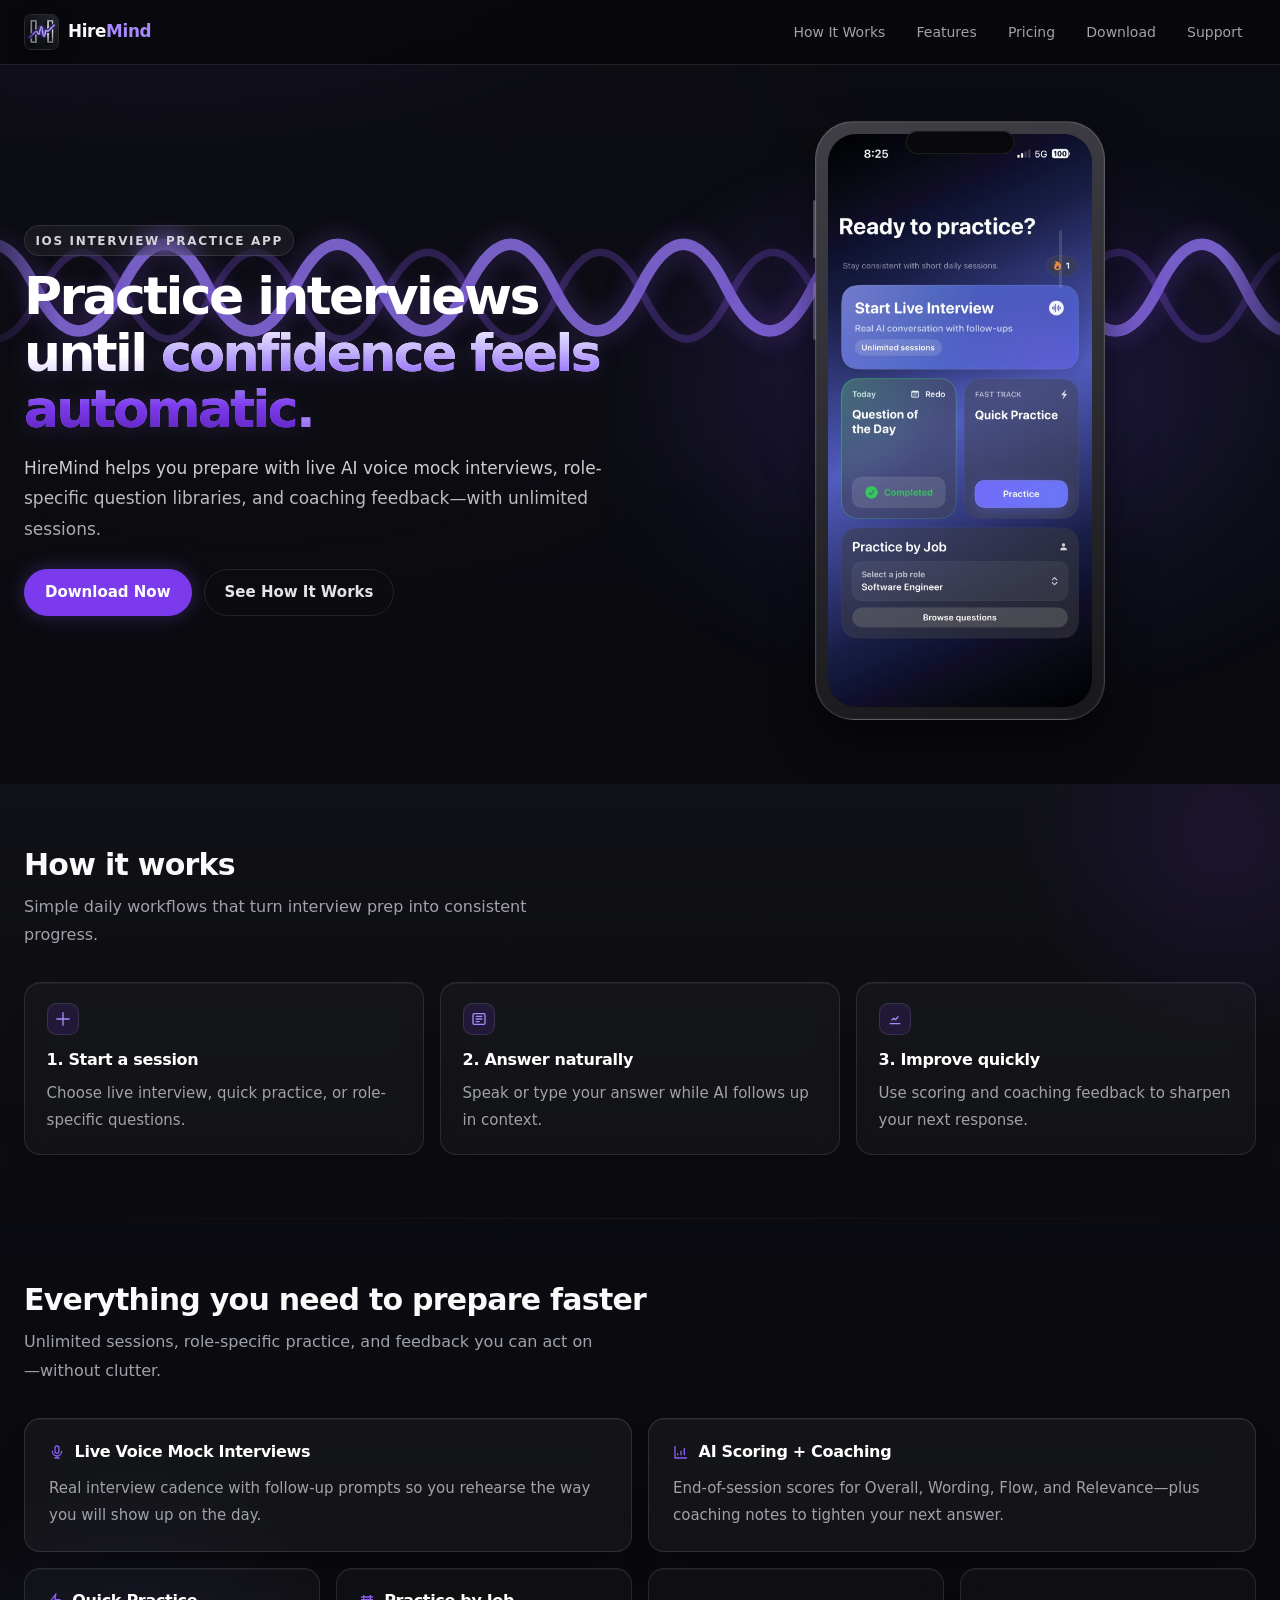
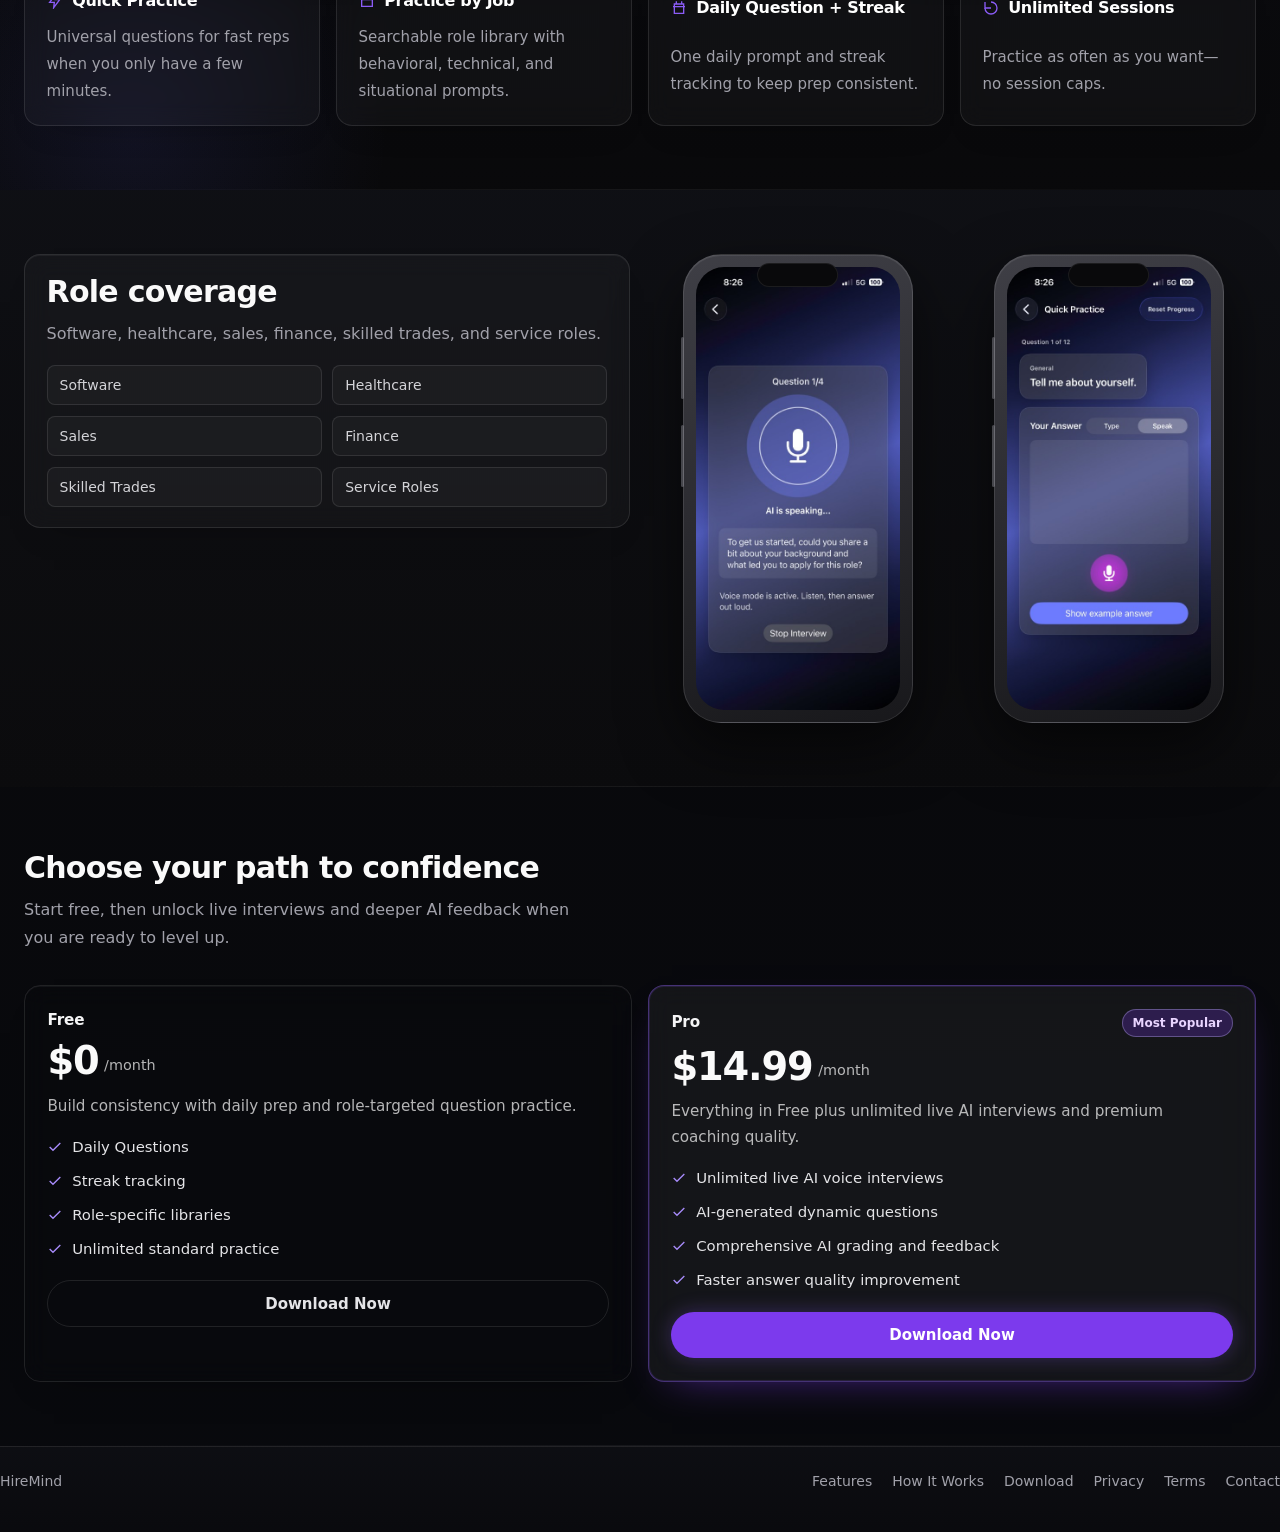
==== index.html @ 9195588e "Add files via upload" ====
<!doctype html>
<html lang="en">
<head>
  <meta charset="UTF-8" />
  <meta name="viewport" content="width=device-width,initial-scale=1" />
  <title>HireMind | Interview practice that builds confidence</title>
  <meta name="description" content="Live AI voice mock interviews, role-specific practice, coaching feedback, and unlimited sessions." />
  <meta property="og:title" content="HireMind | Interview practice that builds confidence" />
  <meta property="og:description" content="Practice smarter with live AI voice interviews and role-based prep." />
  <meta property="og:image" content="public/og-image.png" />
  <meta name="twitter:card" content="summary_large_image" />
  <link rel="icon" type="image/png" href="public/favicon.png?v=3" />
  <link rel="shortcut icon" type="image/png" href="public/favicon.png?v=3" />
  <link rel="apple-touch-icon" href="public/apple-touch-icon.png?v=3" />
<link rel="stylesheet" href="styles.css" />
  <script type="application/ld+json">{"@context":"https://schema.org","@type":"SoftwareApplication","name":"HireMind","applicationCategory":"BusinessApplication","operatingSystem":"iOS","description":"AI interview practice app with live voice interviews and coaching feedback."}</script>
</head>
<body>
  <header class="nav">
    <div class="container nav-inner">
      <a class="logo" href="index.html"><img src="public/logo.png" alt="HireMind logo" class="logo-mark" /> <span>Hire<span class="logo-accent">Mind</span></span></a>
      <nav class="nav-links" aria-label="Primary">
        <a href="#how">How It Works</a>
        <a href="#features">Features</a>
        <a href="#pricing">Pricing</a>
        <a href="https://apps.apple.com/" target="_blank" rel="noopener noreferrer">Download</a>
        <a href="support.html">Support</a>
      </nav>
    </div>
  </header>

  <main>
    <section class="hero section--default">
      <div class="hero-string" aria-hidden="true">
        <div class="hero-string-viewport">
          <div class="hero-string-track hero-string-track-primary">
            <svg class="hero-string-svg hero-string-svg-long" viewBox="0 0 4320 280" preserveAspectRatio="none">
              <path d="M0 150 c30 -60 60 -60 90 0 c30 60 60 60 90 0 c30 -60 60 -60 90 0 c30 60 60 60 90 0 c30 -60 60 -60 90 0 c30 60 60 60 90 0 c30 -60 60 -60 90 0 c30 60 60 60 90 0 c30 -60 60 -60 90 0 c30 60 60 60 90 0 c30 -60 60 -60 90 0 c30 60 60 60 90 0 c30 -60 60 -60 90 0 c30 60 60 60 90 0 c30 -60 60 -60 90 0 c30 60 60 60 90 0 c30 -60 60 -60 90 0 c30 60 60 60 90 0 c30 -60 60 -60 90 0 c30 60 60 60 90 0 c30 -60 60 -60 90 0 c30 60 60 60 90 0 c30 -60 60 -60 90 0 c30 60 60 60 90 0" />
            </svg>
          </div>

          <div class="hero-string-track hero-string-track-secondary">
            <svg class="hero-string-svg hero-string-svg-long" viewBox="0 0 4320 280" preserveAspectRatio="none">
              <path d="M0 150 c30 -60 60 -60 90 0 c30 60 60 60 90 0 c30 -60 60 -60 90 0 c30 60 60 60 90 0 c30 -60 60 -60 90 0 c30 60 60 60 90 0 c30 -60 60 -60 90 0 c30 60 60 60 90 0 c30 -60 60 -60 90 0 c30 60 60 60 90 0 c30 -60 60 -60 90 0 c30 60 60 60 90 0 c30 -60 60 -60 90 0 c30 60 60 60 90 0 c30 -60 60 -60 90 0 c30 60 60 60 90 0 c30 -60 60 -60 90 0 c30 60 60 60 90 0 c30 -60 60 -60 90 0 c30 60 60 60 90 0 c30 -60 60 -60 90 0 c30 60 60 60 90 0 c30 -60 60 -60 90 0 c30 60 60 60 90 0" />
            </svg>
          </div>
        </div>
      </div>
      <div class="container hero-grid">
        <div class="hero-copy">
          <span class="badge">iOS Interview Practice App</span>
          <h1>Practice interviews until <span class="hero-highlight">confidence feels</span> <span class="hero-highlight-dark">automatic</span>.</h1>
          <p class="lead">HireMind helps you prepare with live AI voice mock interviews, role-specific question libraries, and coaching feedback—with unlimited sessions.</p>
          <div class="cta-row">
            <a class="btn btn-primary" href="https://apps.apple.com/" target="_blank" rel="noopener noreferrer">Download Now</a>
            <a class="btn btn-outline" href="#how">See How It Works</a>
          </div>
        </div>
        <div class="hero-shot">
          <div class="phone-frame phone-frame-hero">
            <img src="public/screenshots/home.png" alt="HireMind app home screen" />
          </div>
        </div>
      </div>
    </section>

    <section id="how" class="section section-how">
      <div class="container">
        <div class="section-head">
          <h2>How it works</h2>
          <p class="sub">Simple daily workflows that turn interview prep into consistent progress.</p>
        </div>
        <div class="grid-3">
          <article class="card step card-interactive">
            <span class="card-icon" aria-hidden="true">
              <svg viewBox="0 0 24 24" fill="none" stroke="currentColor" stroke-width="2">
                <path d="M12 2v20M2 12h20" />
              </svg>
            </span>
            <h3>1. Start a session</h3>
            <p>Choose live interview, quick practice, or role-specific questions.</p>
          </article>
          <article class="card step card-interactive">
            <span class="card-icon" aria-hidden="true">
              <svg viewBox="0 0 24 24" fill="none" stroke="currentColor" stroke-width="2">
                <rect x="3" y="4" width="18" height="16" rx="2" />
                <path d="M7 8h10M7 12h10M7 16h6" />
              </svg>
            </span>
            <h3>2. Answer naturally</h3>
            <p>Speak or type your answer while AI follows up in context.</p>
          </article>
          <article class="card step card-interactive">
            <span class="card-icon" aria-hidden="true">
              <svg viewBox="0 0 24 24" fill="none" stroke="currentColor" stroke-width="2">
                <path d="M4 19h16M7 14l3-3 3 2 4-5" />
              </svg>
            </span>
            <h3>3. Improve quickly</h3>
            <p>Use scoring and coaching feedback to sharpen your next response.</p>
          </article>
        </div>
      </div>
    </section>

    <section id="features" class="section section--default section-features" aria-labelledby="features-heading">
      <div class="container">
        <div class="section-head">
          <h2 id="features-heading">Everything you need to prepare faster</h2>
          <p class="sub">Unlimited sessions, role-specific practice, and feedback you can act on—without clutter.</p>
        </div>
        <div class="bento">
          <article class="card feature bento-wide feature--accent card-interactive">
            <span class="card-icon" aria-hidden="true">
              <svg viewBox="0 0 24 24" fill="none" stroke="currentColor" stroke-width="2">
                <path d="M12 3a3 3 0 0 0-3 3v5a3 3 0 0 0 6 0V6a3 3 0 0 0-3-3Z" />
                <path d="M19 10v1a7 7 0 0 1-14 0v-1M12 18v3M8 21h8" />
              </svg>
            </span>
            <h3>Live Voice Mock Interviews</h3>
            <p>Real interview cadence with follow-up prompts so you rehearse the way you will show up on the day.</p>
          </article>
          <article class="card feature bento-wide feature--accent card-interactive">
            <span class="card-icon" aria-hidden="true">
              <svg viewBox="0 0 24 24" fill="none" stroke="currentColor" stroke-width="2">
                <path d="M3 3v18h18" />
                <path d="M7 14v3M12 10v7M17 6v11" />
              </svg>
            </span>
            <h3>AI Scoring + Coaching</h3>
            <p>End-of-session scores for Overall, Wording, Flow, and Relevance—plus coaching notes to tighten your next answer.</p>
          </article>
          <article class="card feature card-interactive">
            <span class="card-icon" aria-hidden="true">
              <svg viewBox="0 0 24 24" fill="none" stroke="currentColor" stroke-width="2">
                <path d="m13 2-9 12h7l-1 8 9-12h-7z" />
              </svg>
            </span>
            <h3>Quick Practice</h3>
            <p>Universal questions for fast reps when you only have a few minutes.</p>
          </article>
          <article class="card feature card-interactive">
            <span class="card-icon" aria-hidden="true">
              <svg viewBox="0 0 24 24" fill="none" stroke="currentColor" stroke-width="2">
                <path d="M3 6h18M7 3v6M17 3v6M4 10h16v10H4z" />
              </svg>
            </span>
            <h3>Practice by Job</h3>
            <p>Searchable role library with behavioral, technical, and situational prompts.</p>
          </article>
          <article class="card feature card-interactive">
            <span class="card-icon" aria-hidden="true">
              <svg viewBox="0 0 24 24" fill="none" stroke="currentColor" stroke-width="2">
                <path d="M8 2v4M16 2v4M3 10h18M5 6h14v14H5z" />
                <path d="M12 14h.01" />
              </svg>
            </span>
            <h3>Daily Question + Streak</h3>
            <p>One daily prompt and streak tracking to keep prep consistent.</p>
          </article>
          <article class="card feature card-interactive">
            <span class="card-icon" aria-hidden="true">
              <svg viewBox="0 0 24 24" fill="none" stroke="currentColor" stroke-width="2">
                <path d="M3 12a9 9 0 1 0 9-9" />
                <path d="M3 3v9h9" />
              </svg>
            </span>
            <h3>Unlimited Sessions</h3>
            <p>Practice as often as you want—no session caps.</p>
          </article>
        </div>
      </div>
    </section>

    <section class="section section--alt">
      <div class="container grid-2">
        <div class="card">
          <div class="section-head section-head--compact">
            <h2>Role coverage</h2>
            <p class="sub">Software, healthcare, sales, finance, skilled trades, and service roles.</p>
          </div>
          <div class="roles">
            <div>Software</div><div>Healthcare</div><div>Sales</div><div>Finance</div><div>Skilled Trades</div><div>Service Roles</div>
          </div>
        </div>
        <div class="shots">
          <div class="phone-frame phone-frame-small">
            <img src="public/screenshots/live-interview.png" alt="Live interview screen" />
          </div>
          <div class="phone-frame phone-frame-small">
            <img src="public/screenshots/quick-practice.png" alt="Quick practice screen" />
          </div>
        </div>
      </div>
    </section>

    <section id="pricing" class="section section--default" aria-labelledby="pricing-heading">
      <div class="container">
        <div class="section-head pricing-head">
          <h2 id="pricing-heading">Choose your path to confidence</h2>
          <p class="sub">Start free, then unlock live interviews and deeper AI feedback when you are ready to level up.</p>
        </div>

        <div class="pricing-grid">
          <article class="card pricing-card pricing-card-free">
            <p class="pricing-tier">Free</p>
            <p class="pricing-value">
              <span class="pricing-amount">$0</span>
              <span class="pricing-period">/month</span>
            </p>
            <p class="pricing-copy">Build consistency with daily prep and role-targeted question practice.</p>

            <ul class="pricing-list" aria-label="Free plan features">
              <li>
                <svg viewBox="0 0 24 24" fill="none" stroke="currentColor" stroke-width="2" aria-hidden="true">
                  <path d="M20 6 9 17l-5-5" />
                </svg>
                Daily Questions
              </li>
              <li>
                <svg viewBox="0 0 24 24" fill="none" stroke="currentColor" stroke-width="2" aria-hidden="true">
                  <path d="M20 6 9 17l-5-5" />
                </svg>
                Streak tracking
              </li>
              <li>
                <svg viewBox="0 0 24 24" fill="none" stroke="currentColor" stroke-width="2" aria-hidden="true">
                  <path d="M20 6 9 17l-5-5" />
                </svg>
                Role-specific libraries
              </li>
              <li>
                <svg viewBox="0 0 24 24" fill="none" stroke="currentColor" stroke-width="2" aria-hidden="true">
                  <path d="M20 6 9 17l-5-5" />
                </svg>
                Unlimited standard practice
              </li>
            </ul>

            <a class="btn btn-outline pricing-btn" href="https://apps.apple.com/" target="_blank" rel="noopener noreferrer">Download Now</a>
          </article>

          <article class="card pricing-card pricing-card-pro">
            <div class="pricing-tier-row">
              <p class="pricing-tier">Pro</p>
              <span class="pricing-badge">Most Popular</span>
            </div>
            <p class="pricing-value">
              <span class="pricing-amount">$14.99</span>
              <span class="pricing-period">/month</span>
            </p>
            <p class="pricing-copy">Everything in Free plus unlimited live AI interviews and premium coaching quality.</p>

            <ul class="pricing-list" aria-label="Pro plan features">
              <li>
                <svg viewBox="0 0 24 24" fill="none" stroke="currentColor" stroke-width="2" aria-hidden="true">
                  <path d="M20 6 9 17l-5-5" />
                </svg>
                Unlimited live AI voice interviews
              </li>
              <li>
                <svg viewBox="0 0 24 24" fill="none" stroke="currentColor" stroke-width="2" aria-hidden="true">
                  <path d="M20 6 9 17l-5-5" />
                </svg>
                AI-generated dynamic questions
              </li>
              <li>
                <svg viewBox="0 0 24 24" fill="none" stroke="currentColor" stroke-width="2" aria-hidden="true">
                  <path d="M20 6 9 17l-5-5" />
                </svg>
                Comprehensive AI grading and feedback
              </li>
              <li>
                <svg viewBox="0 0 24 24" fill="none" stroke="currentColor" stroke-width="2" aria-hidden="true">
                  <path d="M20 6 9 17l-5-5" />
                </svg>
                Faster answer quality improvement
              </li>
            </ul>

            <a class="btn btn-primary pricing-btn" href="https://apps.apple.com/" target="_blank" rel="noopener noreferrer">Download Now</a>
          </article>
        </div>
      </div>
    </section>

  </main>

  <footer class="footer">
    <div class="container footer-inner">
      <div>HireMind</div>
      <div class="footer-links">
        <a href="features.html">Features</a>
        <a href="how-it-works.html">How It Works</a>
        <a href="https://apps.apple.com/" target="_blank" rel="noopener noreferrer">Download</a>
        <a href="privacy.html">Privacy</a>
        <a href="terms.html">Terms</a>
        <a href="mailto:hello@hiremind.app">Contact</a>
      </div>
    </div>
  </footer>

  <script src="app.js"></script>
</body>
</html>
---- styles.css ----
:root {
  /* Deep charcoal base (zinc-950 family) */
  --bg-page: #09090b;
  /* Subtle band for section separation — no border needed */
  --bg-band: #0c0c0e;
  --bg-elevated: #101116;
  --text: #fafafa;
  --muted: #a1a1aa;
  --border-subtle: rgba(255, 255, 255, 0.1);
  --border-focus: rgba(167, 139, 250, 0.55);
  --brand: #7c3aed;
  --brand-hover: #8b5cf6;
  --glow-purple: rgba(124, 58, 237, 0.22);
  --glow-indigo: rgba(99, 102, 241, 0.18);
}

* {
  box-sizing: border-box;
}

html,
body {
  margin: 0;
  padding: 0;
}

html {
  scroll-behavior: smooth;
}

body {
  font-family: ui-sans-serif, system-ui, -apple-system, "Segoe UI", Roboto, "Helvetica Neue", Arial, sans-serif;
  background:
    radial-gradient(1200px 700px at 12% -8%, rgba(124, 58, 237, 0.18), transparent 58%),
    radial-gradient(900px 600px at 88% -15%, rgba(99, 102, 241, 0.14), transparent 62%),
    linear-gradient(180deg, #0b0c12 0%, #09090b 42%, #08090d 100%);
  color: var(--text);
  line-height: 1.5;
  position: relative;
}

body::before {
  content: "";
  position: fixed;
  inset: 0;
  pointer-events: none;
  background:
    linear-gradient(rgba(255, 255, 255, 0.015), rgba(255, 255, 255, 0.015)),
    radial-gradient(ellipse at 20% 20%, rgba(255, 255, 255, 0.03), transparent 45%);
  mix-blend-mode: soft-light;
  z-index: -1;
}

a {
  color: inherit;
  text-decoration: none;
}

/* max-w-7xl mx-auto px-6 */
.container {
  width: 100%;
  max-width: 80rem;
  margin-left: auto;
  margin-right: auto;
  padding-left: 1.5rem;
  padding-right: 1.5rem;
}

.nav {
  position: sticky;
  top: 0;
  z-index: 20;
  backdrop-filter: blur(12px);
  background: rgba(9, 9, 11, 0.88);
  border-bottom: 1px solid var(--border-subtle);
}

.nav-inner {
  display: flex;
  align-items: center;
  justify-content: space-between;
  min-height: 64px;
}

.logo {
  font-size: 1.05rem;
  font-weight: 700;
  letter-spacing: -0.02em;
  color: var(--text);
  display: inline-flex;
  align-items: center;
  gap: 0.55rem;
}

.logo-mark {
  width: 2.2rem;
  height: 2.2rem;
  border-radius: 0.45rem;
  object-fit: cover;
  border: 1px solid rgba(255, 255, 255, 0.14);
  box-shadow: 0 6px 18px rgba(0, 0, 0, 0.35);
}

.logo-accent {
  color: #a78bfa;
}

.nav-links {
  display: flex;
  gap: 0.25rem;
  flex-wrap: wrap;
}

.nav-links a {
  padding: 0.5rem 0.85rem;
  font-size: 0.875rem;
  color: var(--muted);
  border-radius: 999px;
}

.nav-links a:hover {
  background: rgba(255, 255, 255, 0.06);
  color: var(--text);
}

/* Hero */
.hero {
  padding: 3.5rem 0 4rem;
  background:
    radial-gradient(900px 520px at 72% 4%, rgba(124, 58, 237, 0.16), transparent 62%),
    radial-gradient(700px 420px at 18% 0%, rgba(99, 102, 241, 0.12), transparent 66%);
  position: relative;
  overflow: hidden;
}

.hero-string {
  position: absolute;
  left: -4%;
  right: -4%;
  top: 58px;
  height: 240px;
  z-index: 0;
  pointer-events: none;
  opacity: 0.82;
  overflow: hidden;
}

.hero-string-viewport {
  position: absolute;
  inset: 0;
  overflow: hidden;
}

.hero-string-track {
  position: absolute;
  inset: 0;
  width: 100%;
  height: 100%;
  will-change: transform;
  transform: translate3d(0, 0, 0);
  animation: waveFlow 18s linear infinite;
}

.hero-string-svg {
  width: 100%;
  height: 100%;
}

.hero-string-svg-long {
  width: 300%;
}

.hero-string path {
  fill: none;
  stroke: #9b7bff;
  stroke-width: 12;
  stroke-linecap: butt;
  stroke-linejoin: round;
  filter: drop-shadow(0 0 14px rgba(139, 92, 246, 0.5));
  opacity: 0.92;
}

.hero-string-track-secondary {
  transform: translate3d(-6%, 8px, 0);
  animation-duration: 26s;
  opacity: 0.36;
}

.hero-string-track-primary .hero-string-svg-long {
  animation: waveFloat 7s ease-in-out infinite;
}

.hero-string-track-secondary .hero-string-svg-long {
  animation: waveFloatSecondary 8.5s ease-in-out infinite;
}

.hero-string-track-secondary path {
  stroke-width: 8;
  stroke: #8b5cf6;
  filter: drop-shadow(0 0 10px rgba(139, 92, 246, 0.35));
}

@keyframes waveFlow {
  from {
    transform: translate3d(0, 0, 0);
  }
  to {
    transform: translate3d(-33.3333%, 0, 0);
  }
}

.hero-string-viewport {
  mask-image: linear-gradient(to right, transparent 0, black 8%, black 92%, transparent 100%);
  -webkit-mask-image: linear-gradient(to right, transparent 0, black 8%, black 92%, transparent 100%);
  animation: waveBob 9s ease-in-out infinite;
}

@keyframes waveBob {
  0%, 100% {
    transform: translate3d(0, -6px, 0);
  }
  50% {
    transform: translate3d(0, 8px, 0);
  }
}

@keyframes waveFloat {
  0%, 100% {
    transform: translate3d(0, -8px, 0);
  }
  50% {
    transform: translate3d(0, 10px, 0);
  }
}

@keyframes waveFloatSecondary {
  0%, 100% {
    transform: translate3d(0, 10px, 0);
  }
  50% {
    transform: translate3d(0, -8px, 0);
  }
}

.hero-grid {
  display: grid;
  gap: 2.5rem;
  align-items: center;
  position: relative;
  z-index: 1;
}

/* Headline + subtext constrained to max-w-2xl */
.hero-copy {
  max-width: 42rem;
}

.badge {
  display: inline-block;
  font-size: 0.75rem;
  font-weight: 600;
  letter-spacing: 0.14em;
  text-transform: uppercase;
  padding: 0.35rem 0.65rem;
  border-radius: 999px;
  color: #d4d4d8;
  border: 1px solid var(--border-subtle);
  background: rgba(255, 255, 255, 0.05);
  backdrop-filter: blur(12px);
}

.hero h1 {
  margin: 0.75rem 0 0;
  font-size: clamp(2rem, 4.2vw, 3.25rem);
  line-height: 1.08;
  letter-spacing: -0.05em;
  font-weight: 900;
  background: linear-gradient(to bottom, #ffffff 0%, #ffffff 52%, #8b5cf6 100%);
  -webkit-background-clip: text;
  background-clip: text;
  color: transparent;
  filter: drop-shadow(0 2px 10px rgba(139, 92, 246, 0.2));
}

.hero-highlight {
  background: linear-gradient(to bottom, #f5f3ff 0%, #c4b5fd 45%, #8b5cf6 100%);
  -webkit-background-clip: text;
  background-clip: text;
  color: transparent;
}

.hero-highlight-dark {
  background: linear-gradient(to bottom, #a78bfa 0%, #7c3aed 45%, #5b21b6 100%);
  -webkit-background-clip: text;
  background-clip: text;
  color: transparent;
}

.lead {
  margin-top: 1rem;
  max-width: 42rem;
  background: linear-gradient(to bottom, #d4d4d8 0%, #a1a1aa 100%);
  -webkit-background-clip: text;
  background-clip: text;
  color: transparent;
  font-size: 1.0625rem;
  line-height: 1.8;
}

.cta-row {
  display: flex;
  gap: 0.75rem;
  flex-wrap: wrap;
  margin-top: 1.5rem;
}

.btn {
  border-radius: 999px;
  padding: 0.7rem 1.25rem;
  font-weight: 600;
  font-size: 0.9375rem;
  display: inline-flex;
  align-items: center;
  justify-content: center;
  transition: border-color 0.15s, background 0.15s, color 0.15s;
}

.btn-primary {
  border: 1px solid transparent;
  background: var(--brand);
  color: #fff;
  box-shadow: 0 0 20px rgba(139, 92, 246, 0.3);
}

.btn-primary:hover {
  background: var(--brand-hover);
}

/* Ghost / outline secondary */
.btn-outline {
  border: 1px solid var(--border-subtle);
  background: transparent;
  color: #e4e4e7;
}

.btn-outline:hover {
  border-color: rgba(255, 255, 255, 0.22);
  background: rgba(255, 255, 255, 0.06);
  color: #fff;
}

/* Alias for older pages */
.btn-ghost {
  border: 1px solid var(--border-subtle);
  background: transparent;
  color: #e4e4e7;
}

.btn-ghost:hover {
  border-color: rgba(255, 255, 255, 0.18);
  background: rgba(255, 255, 255, 0.04);
}

/* Radial glow behind mockup */
.hero-shot {
  position: relative;
  display: flex;
  justify-content: center;
  align-items: center;
  min-height: 380px;
}

.hero-shot::before {
  content: "";
  position: absolute;
  inset: -4% -10% -2%;
  background:
    radial-gradient(ellipse 68% 52% at 50% 42%, var(--glow-purple), transparent 70%),
    radial-gradient(ellipse 86% 66% at 55% 50%, var(--glow-indigo), transparent 74%);
  filter: blur(1px);
  opacity: 0.72;
  pointer-events: none;
  z-index: 0;
}

.hero-shot .phone-frame {
  position: relative;
  z-index: 1;
}

.phone-frame {
  position: relative;
  margin: 0 auto;
  width: min(100%, 280px);
  border-radius: 38px;
  padding: 12px;
  background: linear-gradient(165deg, #3f3f46, #18181b);
  border: 1px solid rgba(255, 255, 255, 0.12);
  box-shadow: 0 24px 60px rgba(0, 0, 0, 0.55), inset 0 1px 0 rgba(255, 255, 255, 0.08);
}

.phone-frame::before {
  content: "";
  position: absolute;
  left: 50%;
  top: 8px;
  transform: translateX(-50%);
  width: 35%;
  height: 22px;
  border-radius: 999px;
  background: #09090b;
  border: 1px solid rgba(255, 255, 255, 0.08);
  z-index: 2;
}

.phone-frame::after {
  content: "";
  position: absolute;
  left: -3px;
  top: 82px;
  width: 3px;
  height: 62px;
  border-radius: 4px;
  background: rgba(161, 161, 170, 0.4);
  box-shadow: 0 88px 0 rgba(161, 161, 170, 0.4);
}

.phone-frame img {
  display: block;
  width: 100%;
  border-radius: 28px;
}

.phone-frame-small {
  width: min(100%, 230px);
}

/* Hero phone: tighter proportions, cleaner premium finish */
.phone-frame-hero {
  width: min(100%, 290px);
  border-color: rgba(255, 255, 255, 0.16);
  box-shadow:
    0 20px 44px rgba(0, 0, 0, 0.52),
    0 0 0 1px rgba(255, 255, 255, 0.04) inset;
}

.phone-frame-hero::before {
  top: 9px;
  width: 37%;
  height: 21px;
}

.phone-frame-hero::after {
  top: 78px;
  height: 58px;
  box-shadow:
    0 82px 0 rgba(161, 161, 170, 0.35),
    246px 30px 0 rgba(161, 161, 170, 0.25);
}

/* Sections — alternating bands */
.section {
  padding: 4rem 0;
  position: relative;
}

section[id] {
  scroll-margin-top: 88px;
}

.section::after {
  content: "";
  position: absolute;
  left: 0;
  right: 0;
  bottom: 0;
  height: 1px;
  background: linear-gradient(90deg, transparent, rgba(255, 255, 255, 0.06), transparent);
  pointer-events: none;
}

/* Slightly lifted band (e.g. role row) */
.section--alt {
  background:
    linear-gradient(180deg, rgba(16, 17, 22, 0.92), rgba(12, 12, 14, 0.92));
}

.section--default {
  background: transparent;
}

/* "How it works" — #0c0c0e separation without section border */
.section-how {
  background:
    linear-gradient(180deg, rgba(17, 18, 24, 0.9), rgba(12, 12, 14, 0.9));
  position: relative;
  overflow: hidden;
}

.section-how::before {
  content: "";
  position: absolute;
  right: -12%;
  top: -35%;
  width: 420px;
  height: 420px;
  background: radial-gradient(circle, rgba(124, 58, 237, 0.12), transparent 68%);
  pointer-events: none;
}

.section-features {
  position: relative;
  overflow: hidden;
  background:
    linear-gradient(180deg, rgba(11, 12, 18, 0.88), rgba(9, 9, 11, 0.88));
}

.section-features::before {
  content: "";
  position: absolute;
  left: -10%;
  bottom: -35%;
  width: 520px;
  height: 520px;
  background: radial-gradient(circle, rgba(99, 102, 241, 0.1), transparent 70%);
  pointer-events: none;
}

.section-head {
  margin-bottom: 2rem;
}

.section-head--compact {
  margin-bottom: 1rem;
}

.section h2 {
  margin: 0;
  font-size: clamp(1.5rem, 2.8vw, 1.875rem);
  font-weight: 700;
  letter-spacing: -0.025em;
  line-height: 1.15;
  color: var(--text);
}

.page-title {
  margin: 0;
  font-size: clamp(1.75rem, 3vw, 2.25rem);
  font-weight: 700;
  letter-spacing: -0.025em;
  line-height: 1.15;
  color: var(--text);
}

.section p.sub {
  margin: 0.65rem 0 0;
  color: #a1a1aa;
  max-width: 36rem;
  font-size: 1rem;
  line-height: 1.8;
}

.card {
  background: rgba(255, 255, 255, 0.03);
  border: 1px solid var(--border-subtle);
  border-radius: 1rem;
  padding: 1.25rem 1.35rem;
  backdrop-filter: blur(12px);
  box-shadow:
    0 1px 0 rgba(255, 255, 255, 0.05) inset,
    0 18px 36px -30px rgba(0, 0, 0, 0.65);
  transition: border-color 0.2s ease, background 0.2s ease, transform 0.2s ease, box-shadow 0.2s ease;
}

.card-interactive:hover {
  border-color: rgba(139, 92, 246, 0.5);
  background: rgba(255, 255, 255, 0.05);
  transform: scale(1.02);
  box-shadow:
    0 1px 0 rgba(255, 255, 255, 0.08) inset,
    0 22px 40px -28px rgba(124, 58, 237, 0.45);
}

.card-icon {
  display: inline-flex;
  align-items: center;
  justify-content: center;
  width: 2rem;
  height: 2rem;
  border-radius: 0.6rem;
  background: rgba(124, 58, 237, 0.15);
  border: 1px solid rgba(255, 255, 255, 0.1);
  color: #a78bfa;
  margin-bottom: 0.8rem;
}

.card-icon svg {
  width: 1rem;
  height: 1rem;
}

.step h3,
.feature h3 {
  margin: 0;
  font-size: 1rem;
  font-weight: 600;
  letter-spacing: -0.02em;
  color: #ffffff;
}

.step p,
.feature p {
  margin: 0.5rem 0 0;
  color: #a1a1aa;
  font-size: 0.9375rem;
  line-height: 1.8;
}

.feature.card-interactive {
  display: grid;
  grid-template-columns: auto 1fr;
  column-gap: 0.55rem;
  align-items: center;
}

.feature.card-interactive .card-icon {
  width: 1.05rem;
  height: 1.05rem;
  margin: 0;
  border: 0;
  background: transparent;
  color: #8b5cf6;
}

.feature.card-interactive .card-icon svg {
  width: 1rem;
  height: 1rem;
}

.feature.card-interactive h3 {
  margin: 0;
}

.feature.card-interactive p {
  grid-column: 1 / -1;
  margin-top: 0.7rem;
}

.grid-3 {
  display: grid;
  gap: 1rem;
}

.grid-2 {
  display: grid;
  gap: 1.25rem;
  align-items: start;
}

/* Bento grid — 4 columns on desktop; first two span 2 */
.bento {
  display: grid;
  gap: 1rem;
  grid-template-columns: 1fr;
}

/* Heavier cards: same surface + slightly stronger lift */
.bento .feature--accent {
  background: rgba(255, 255, 255, 0.045);
  border-color: rgba(255, 255, 255, 0.12);
  box-shadow:
    0 1px 0 rgba(255, 255, 255, 0.05) inset,
    0 24px 48px -28px rgba(0, 0, 0, 0.65);
  min-height: 11.5rem;
}

.bento .bento-wide {
  padding: 1.35rem 1.5rem;
}

@media (min-width: 860px) {
  .bento .bento-wide {
    min-height: 7.5rem;
  }
}

.roles {
  display: grid;
  gap: 0.65rem;
  grid-template-columns: repeat(2, minmax(0, 1fr));
}

.roles div {
  padding: 0.55rem 0.75rem;
  border: 1px solid var(--border-subtle);
  border-radius: 0.5rem;
  background: rgba(255, 255, 255, 0.03);
  font-size: 0.875rem;
  color: #d4d4d8;
}

.shots {
  display: grid;
  gap: 1rem;
  justify-items: center;
}

.pricing-head {
  max-width: 42rem;
}

.pricing-grid {
  display: grid;
  gap: 1rem;
}

.pricing-card {
  padding: 1.4rem;
}

.pricing-card-free {
  background: transparent;
  border: 1px solid var(--border-subtle);
}

.pricing-card-pro {
  position: relative;
  background: rgba(255, 255, 255, 0.05);
  border: 1px solid rgba(139, 92, 246, 0.42);
  box-shadow:
    0 0 0 1px rgba(139, 92, 246, 0.15) inset,
    0 16px 40px -24px rgba(124, 58, 237, 0.65);
}

.pricing-tier-row {
  display: flex;
  align-items: center;
  justify-content: space-between;
  gap: 0.75rem;
}

.pricing-tier {
  margin: 0;
  font-size: 0.95rem;
  font-weight: 600;
  letter-spacing: -0.01em;
  color: #f4f4f5;
}

.pricing-badge {
  font-size: 0.75rem;
  font-weight: 600;
  padding: 0.25rem 0.6rem;
  border-radius: 999px;
  color: #e9d5ff;
  background: rgba(124, 58, 237, 0.25);
  border: 1px solid rgba(196, 181, 253, 0.35);
}

.pricing-value {
  margin: 0.7rem 0 0;
  display: flex;
  align-items: flex-end;
  gap: 0.35rem;
}

.pricing-amount {
  font-size: clamp(2rem, 5vw, 2.4rem);
  line-height: 1;
  letter-spacing: -0.03em;
  font-weight: 700;
  color: #fafafa;
}

.pricing-period {
  font-size: 0.9rem;
  color: rgba(255, 255, 255, 0.7);
  margin-bottom: 0.28rem;
}

.pricing-copy {
  margin: 0.8rem 0 0;
  color: rgba(255, 255, 255, 0.7);
  line-height: 1.7;
  font-size: 0.95rem;
}

.pricing-list {
  margin: 1rem 0 0;
  padding: 0;
  list-style: none;
  display: grid;
  gap: 0.7rem;
}

.pricing-list li {
  display: flex;
  align-items: flex-start;
  gap: 0.55rem;
  font-size: 0.93rem;
  line-height: 1.55;
  color: #e4e4e7;
}

.pricing-list svg {
  width: 1rem;
  height: 1rem;
  flex: 0 0 1rem;
  margin-top: 0.2rem;
  color: #a78bfa;
}

.pricing-btn {
  margin-top: 1.2rem;
  width: 100%;
}

/* CTA / form — centered, max-w-lg */
.section-cta {
  padding: 4.5rem 0;
  background:
    radial-gradient(680px 360px at 50% 0%, rgba(124, 58, 237, 0.1), transparent 70%),
    linear-gradient(180deg, rgba(15, 16, 22, 0.86), rgba(10, 10, 14, 0.9));
}

.cta-inner {
  max-width: 32rem;
  margin: 0 auto;
  text-align: center;
}

.cta-inner .section-head {
  text-align: center;
}

.cta-inner .section-head h2,
.cta-inner .section-head p.sub {
  margin-left: auto;
  margin-right: auto;
}

.cta-card {
  margin-top: 1.75rem;
  text-align: left;
  padding: 1.5rem;
  border-radius: 1rem;
  border: 1px solid var(--border-subtle);
  background: rgba(255, 255, 255, 0.03);
  box-shadow: 0 1px 0 rgba(255, 255, 255, 0.04) inset;
}

.form-grid {
  display: grid;
  gap: 1rem;
}

.form-field label {
  display: block;
  font-size: 0.8125rem;
  font-weight: 500;
  margin-bottom: 0.4rem;
  color: rgba(250, 250, 250, 0.55);
  letter-spacing: 0.01em;
}

.form-field input,
.form-field textarea {
  width: 100%;
  border-radius: 0.625rem;
  border: 1px solid var(--border-subtle);
  /* Darker than page (#09090b) */
  background: #030304;
  color: var(--text);
  padding: 0.7rem 0.85rem;
  font-size: 0.9375rem;
  transition: border-color 0.15s, box-shadow 0.15s;
}

.form-field input::placeholder,
.form-field textarea::placeholder {
  color: #71717a;
}

.form-field input:focus,
.form-field textarea:focus {
  outline: none;
  border-color: rgba(167, 139, 250, 0.45);
  box-shadow:
    0 0 0 1px rgba(167, 139, 250, 0.25),
    0 0 0 4px rgba(124, 58, 237, 0.15);
}

.form-field textarea {
  min-height: 88px;
  resize: vertical;
}

.form-field--full {
  grid-column: 1 / -1;
}

.cta-card .cta-row {
  margin-top: 1.25rem;
  justify-content: stretch;
}

.cta-card .cta-row:not(.cta-row--split) .btn-primary {
  width: 100%;
}

.cta-row--split {
  flex-wrap: wrap;
}

.cta-row--split .btn {
  flex: 1;
  min-width: 140px;
}

.help {
  font-size: 0.8125rem;
  color: var(--muted);
}

.help--spaced {
  margin-top: 1rem;
}

.status {
  min-height: 1.25rem;
  font-size: 0.875rem;
  margin-top: 0.75rem;
}

.status.ok {
  color: #34d399;
}

.status.err {
  color: #fb7185;
}

.footer {
  border-top: 1px solid var(--border-subtle);
  background:
    linear-gradient(180deg, rgba(14, 15, 20, 0.94), rgba(10, 10, 14, 0.98));
}

.footer-inner {
  padding: 1.5rem 0 2.5rem;
  color: var(--muted);
  font-size: 0.875rem;
  display: flex;
  gap: 1rem;
  flex-wrap: wrap;
  justify-content: space-between;
  align-items: center;
}

.footer-links {
  display: flex;
  gap: 1.25rem;
  flex-wrap: wrap;
}

.footer-links a:hover {
  color: #e4e4e7;
}

@media (min-width: 860px) {
  .hero-grid {
    grid-template-columns: 1fr 1fr;
    gap: 3rem;
  }

  .hero-string {
    top: 78px;
    height: 270px;
  }

  .hero-shot {
    min-height: 460px;
  }

  .grid-3 {
    grid-template-columns: repeat(3, minmax(0, 1fr));
  }

  .grid-2 {
    grid-template-columns: 1fr 1fr;
  }

  .shots {
    grid-template-columns: repeat(2, minmax(0, 1fr));
    justify-items: center;
  }

  .bento {
    grid-template-columns: repeat(4, minmax(0, 1fr));
  }

  .bento .bento-wide {
    grid-column: span 2;
  }

  .pricing-grid {
    grid-template-columns: repeat(2, minmax(0, 1fr));
  }

  .form-grid {
    grid-template-columns: repeat(2, minmax(0, 1fr));
  }
}
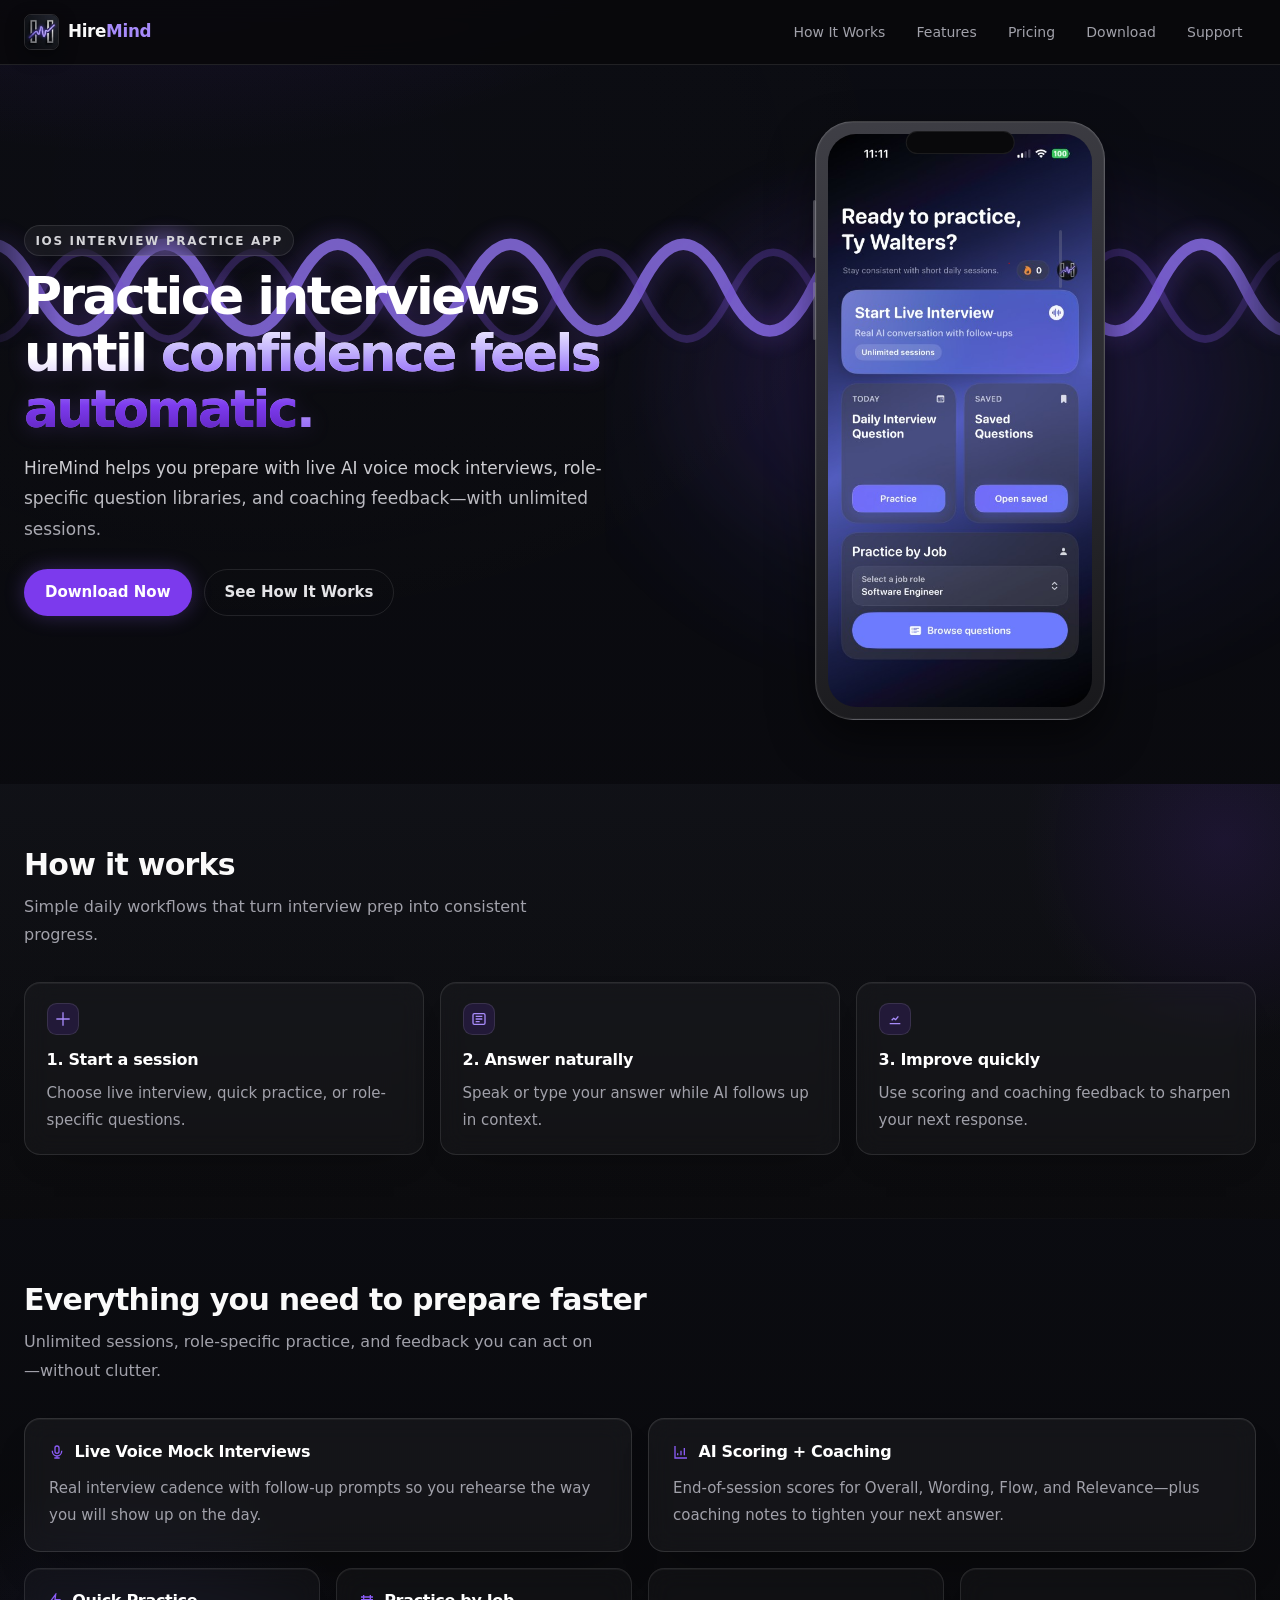
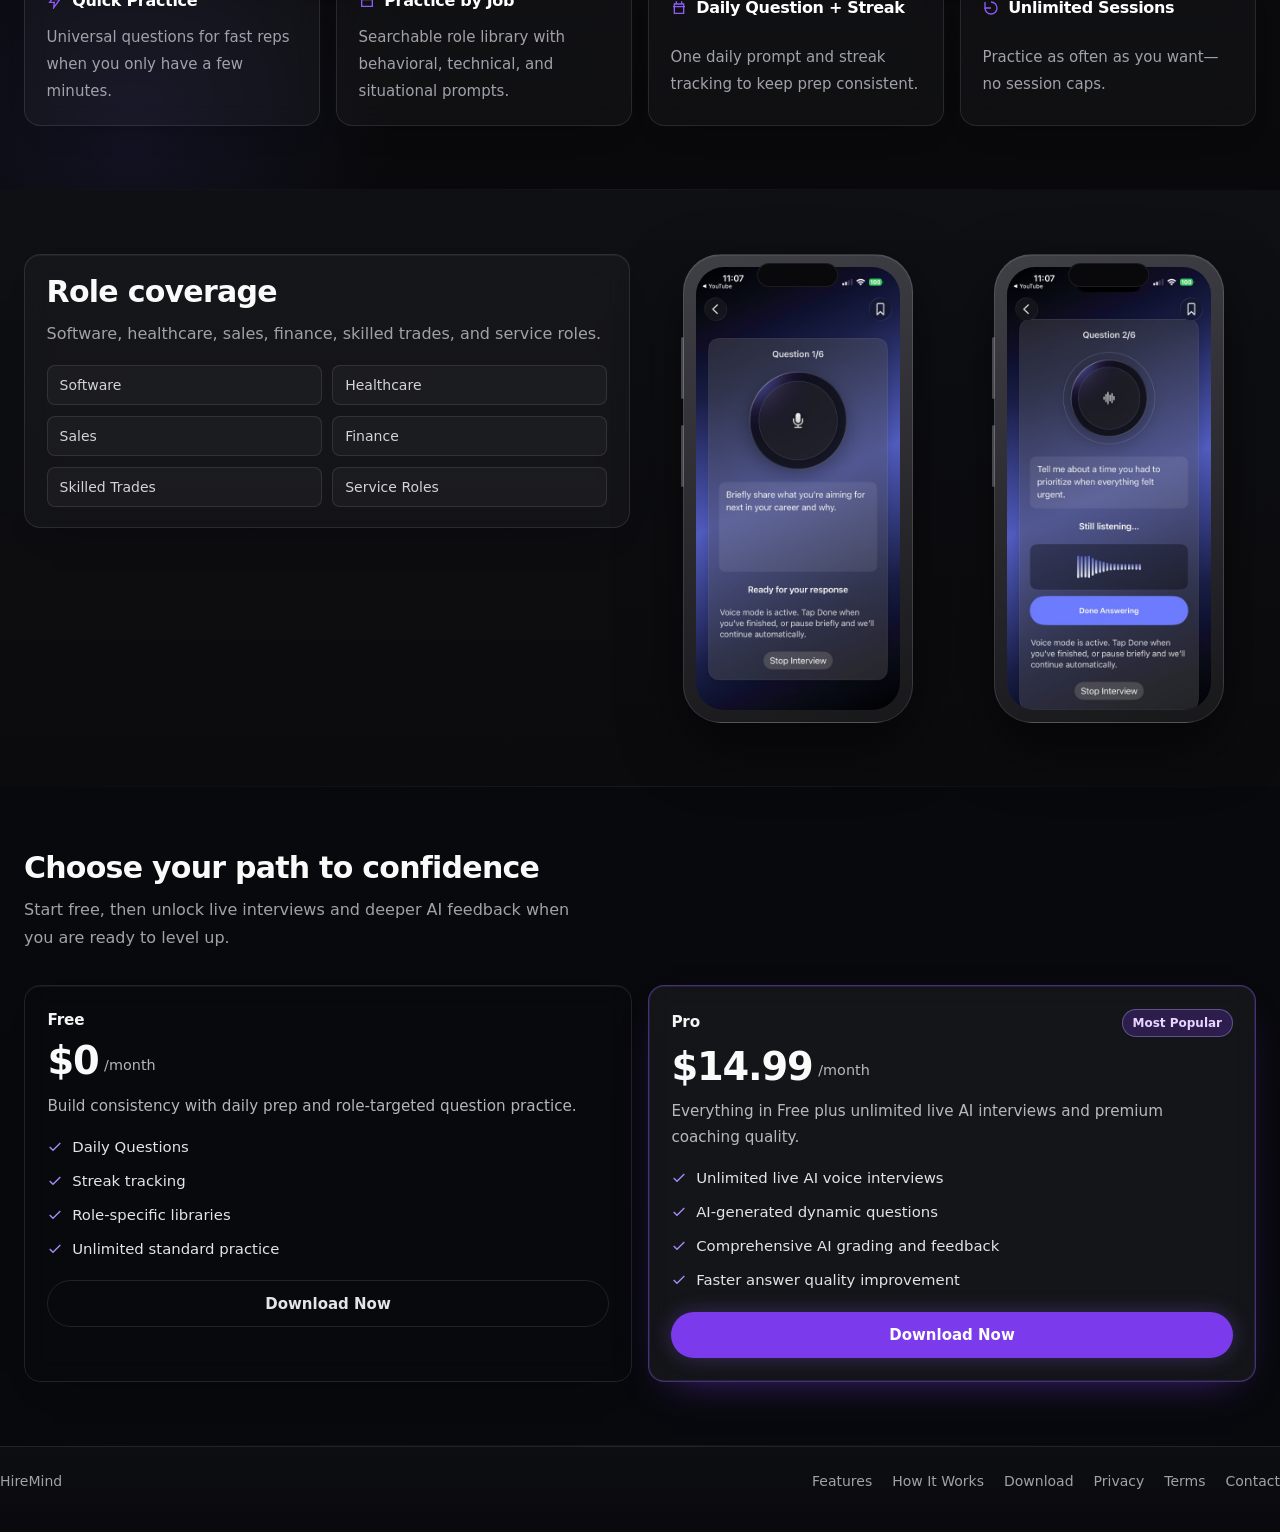
==== commit 9b6c2da2: "Add files via upload" ====
--- a/index.html
+++ b/index.html
@@ -3,6 +3,7 @@
 <head>
   <meta charset="UTF-8" />
   <meta name="viewport" content="width=device-width,initial-scale=1" />
+  <meta name="tiktok-developers-site-verification" content="7636112679883194375" />
   <title>HireMind | Interview practice that builds confidence</title>
   <meta name="description" content="Live AI voice mock interviews, role-specific practice, coaching feedback, and unlimited sessions." />
   <meta property="og:title" content="HireMind | Interview practice that builds confidence" />
@@ -23,7 +24,7 @@
         <a href="#how">How It Works</a>
         <a href="#features">Features</a>
         <a href="#pricing">Pricing</a>
-        <a href="https://apps.apple.com/" target="_blank" rel="noopener noreferrer">Download</a>
+        <a href="https://apps.apple.com/us/app/hiremind-ai-interview/id6764230579" target="_blank" rel="noopener noreferrer">Download</a>
         <a href="support.html">Support</a>
       </nav>
     </div>
@@ -52,13 +53,13 @@
           <h1>Practice interviews until <span class="hero-highlight">confidence feels</span> <span class="hero-highlight-dark">automatic</span>.</h1>
           <p class="lead">HireMind helps you prepare with live AI voice mock interviews, role-specific question libraries, and coaching feedback—with unlimited sessions.</p>
           <div class="cta-row">
-            <a class="btn btn-primary" href="https://apps.apple.com/" target="_blank" rel="noopener noreferrer">Download Now</a>
+            <a class="btn btn-primary" href="https://apps.apple.com/us/app/hiremind-ai-interview/id6764230579" target="_blank" rel="noopener noreferrer">Download Now</a>
             <a class="btn btn-outline" href="#how">See How It Works</a>
           </div>
         </div>
         <div class="hero-shot">
           <div class="phone-frame phone-frame-hero">
-            <img src="public/screenshots/home.png" alt="HireMind app home screen" />
+            <img src="public/screenshots/home.png?v=2" alt="HireMind app home screen showing personalized greeting, live interview, daily question, saved questions, and practice by job" />
           </div>
         </div>
       </div>
@@ -185,10 +186,10 @@
         </div>
         <div class="shots">
           <div class="phone-frame phone-frame-small">
-            <img src="public/screenshots/live-interview.png" alt="Live interview screen" />
+            <img src="public/screenshots/live-interview.png?v=2" alt="Live interview voice mode with question prompt and ready for your response" />
           </div>
           <div class="phone-frame phone-frame-small">
-            <img src="public/screenshots/quick-practice.png" alt="Quick practice screen" />
+            <img src="public/screenshots/quick-practice.png?v=2" alt="Live interview while listening with voice waveform and Done Answering control" />
           </div>
         </div>
       </div>
@@ -237,7 +238,7 @@
               </li>
             </ul>
 
-            <a class="btn btn-outline pricing-btn" href="https://apps.apple.com/" target="_blank" rel="noopener noreferrer">Download Now</a>
+            <a class="btn btn-outline pricing-btn" href="https://apps.apple.com/us/app/hiremind-ai-interview/id6764230579" target="_blank" rel="noopener noreferrer">Download Now</a>
           </article>
 
           <article class="card pricing-card pricing-card-pro">
@@ -278,7 +279,7 @@
               </li>
             </ul>
 
-            <a class="btn btn-primary pricing-btn" href="https://apps.apple.com/" target="_blank" rel="noopener noreferrer">Download Now</a>
+            <a class="btn btn-primary pricing-btn" href="https://apps.apple.com/us/app/hiremind-ai-interview/id6764230579" target="_blank" rel="noopener noreferrer">Download Now</a>
           </article>
         </div>
       </div>
@@ -292,7 +293,7 @@
       <div class="footer-links">
         <a href="features.html">Features</a>
         <a href="how-it-works.html">How It Works</a>
-        <a href="https://apps.apple.com/" target="_blank" rel="noopener noreferrer">Download</a>
+        <a href="https://apps.apple.com/us/app/hiremind-ai-interview/id6764230579" target="_blank" rel="noopener noreferrer">Download</a>
         <a href="privacy.html">Privacy</a>
         <a href="terms.html">Terms</a>
         <a href="mailto:hello@hiremind.app">Contact</a>
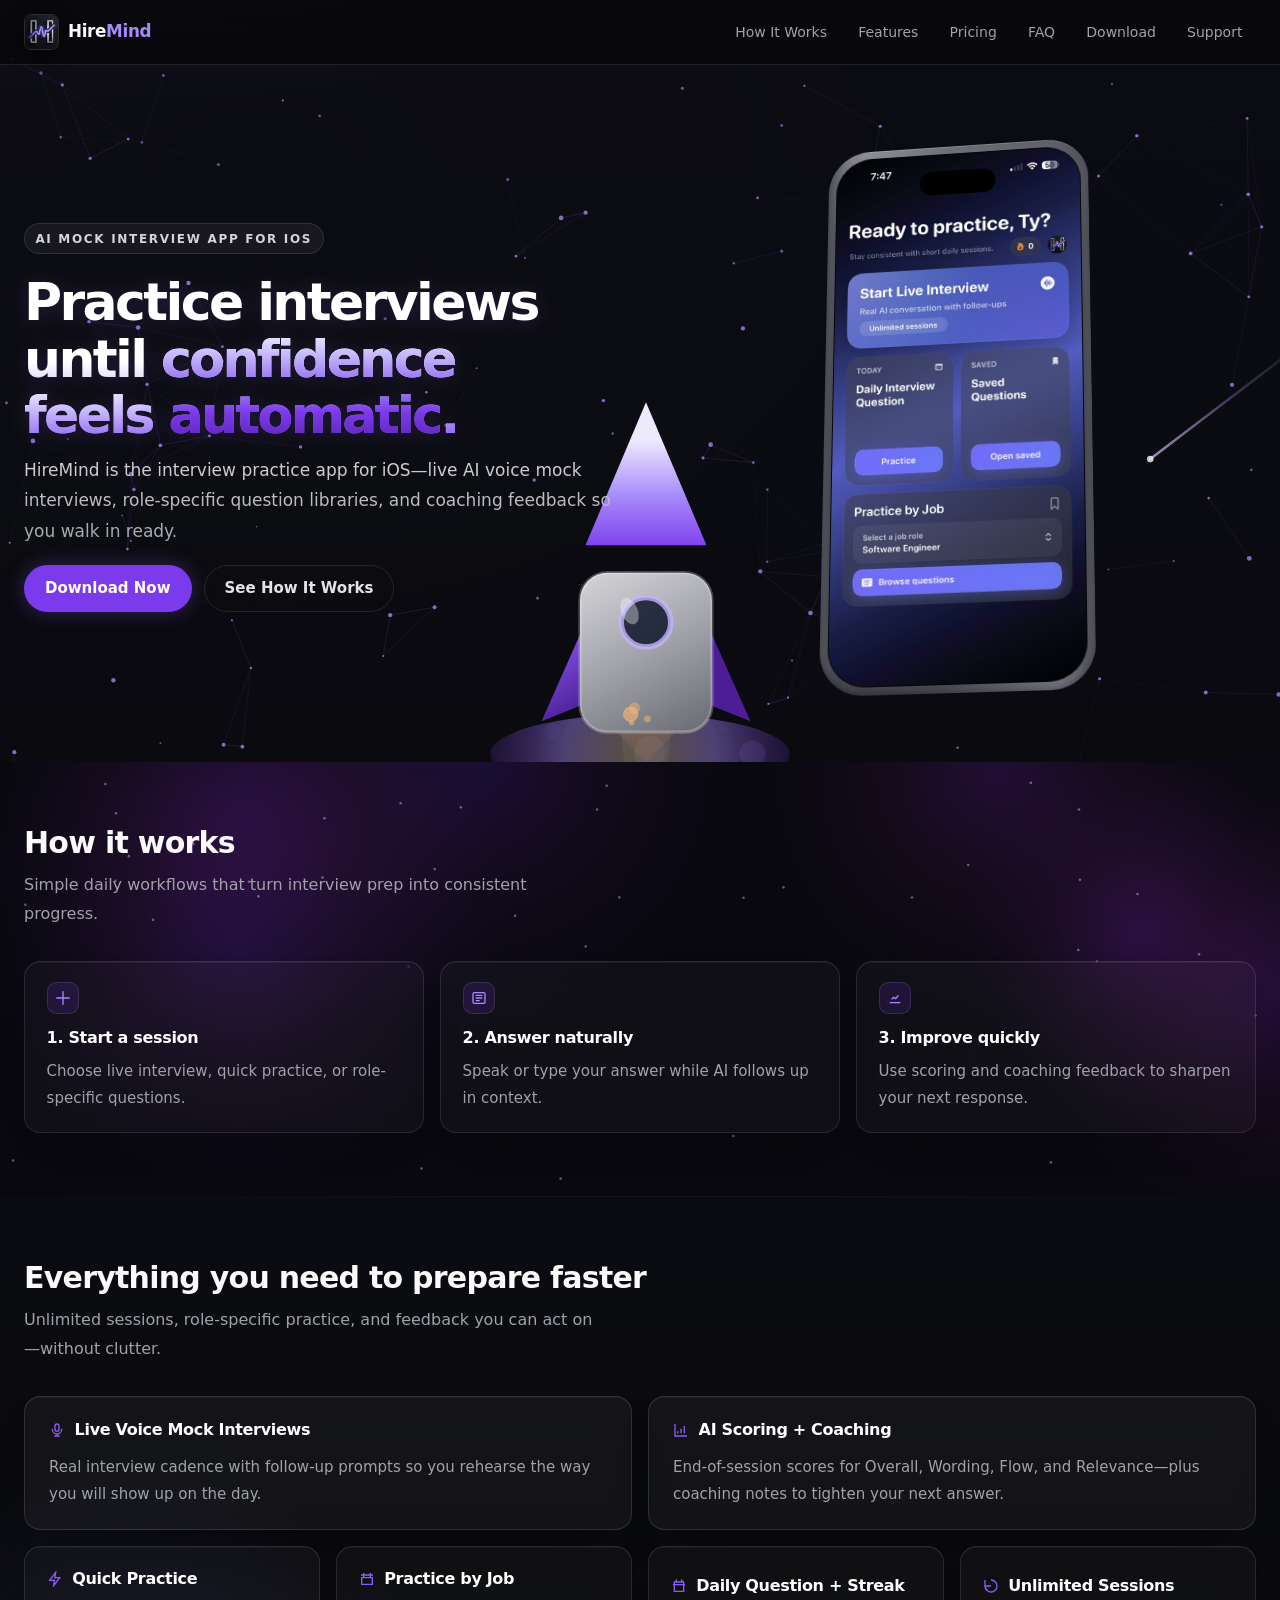
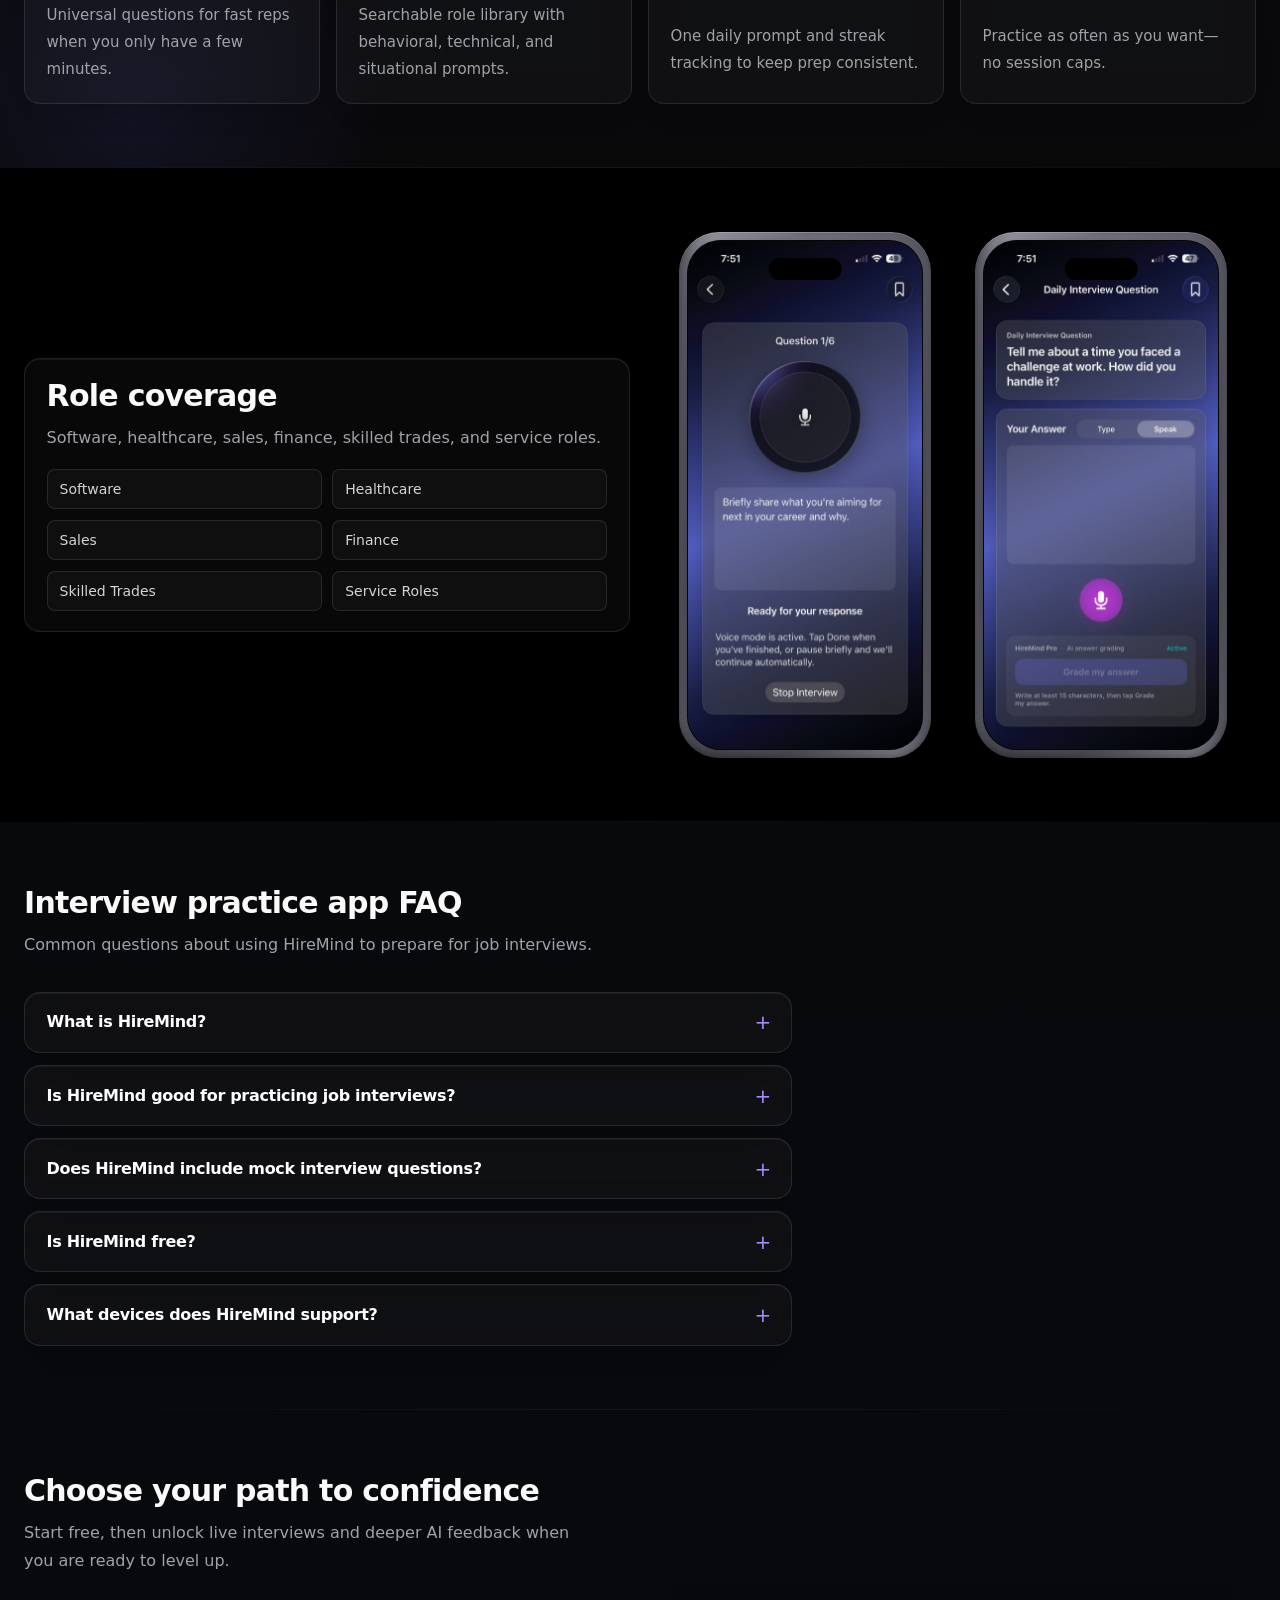
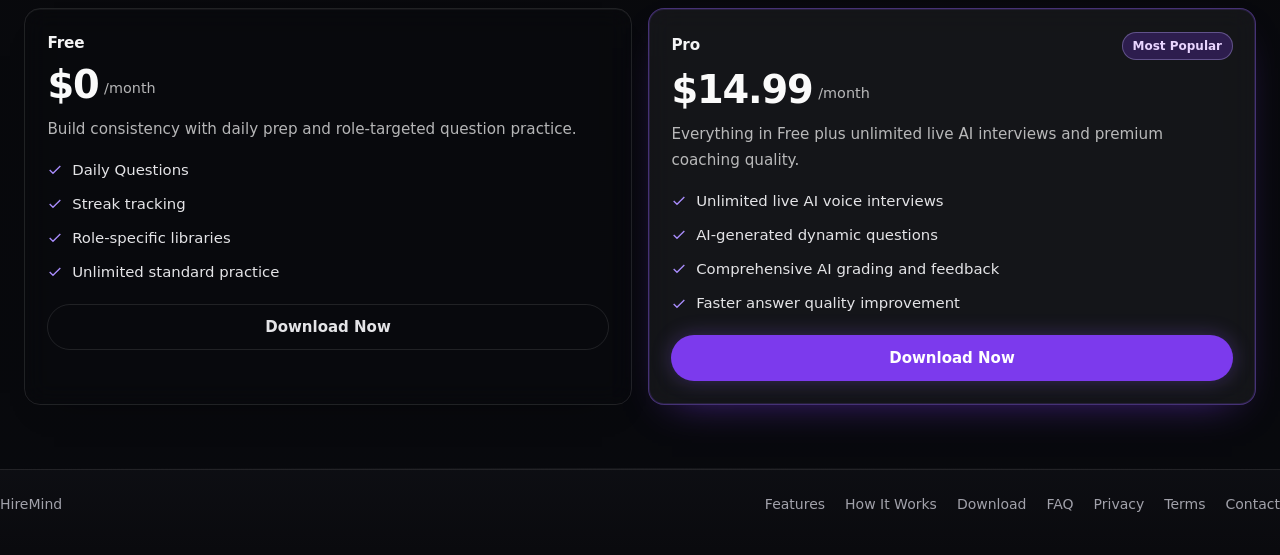
==== commit 8803d647: "Add files via upload" ====
--- a/index.html
+++ b/index.html
@@ -2,209 +2,437 @@
 <html lang="en">
 <head>
   <meta charset="UTF-8" />
-  <meta name="viewport" content="width=device-width,initial-scale=1" />
-  <meta name="tiktok-developers-site-verification" content="7636112679883194375" />
-  <title>HireMind | Interview practice that builds confidence</title>
-  <meta name="description" content="Live AI voice mock interviews, role-specific practice, coaching feedback, and unlimited sessions." />
-  <meta property="og:title" content="HireMind | Interview practice that builds confidence" />
-  <meta property="og:description" content="Practice smarter with live AI voice interviews and role-based prep." />
-  <meta property="og:image" content="public/og-image.png" />
+  <meta name="viewport" content="width=device-width,initial-scale=1,viewport-fit=cover" />
+  <title>HireMind — AI Mock Interview App | Practice Job Interviews on iOS</title>
+  <meta name="description" content="HireMind is an AI interview practice app for iOS. Run live voice mock interviews, get instant coaching feedback, and prepare for software, sales, healthcare, and finance roles." />
+  <meta name="robots" content="index, follow, max-image-preview:large, max-snippet:-1, max-video-preview:-1" />
+  <meta name="theme-color" content="#09090b" />
+  <meta name="application-name" content="HireMind" />
+  <meta name="apple-mobile-web-app-title" content="HireMind" />
+  <meta name="apple-itunes-app" content="app-id=6764230579" />
+  <meta name="format-detection" content="telephone=no" />
+  <link rel="canonical" href="https://gethiremind.com/" />
+  <link rel="sitemap" type="application/xml" title="Sitemap" href="https://gethiremind.com/sitemap.xml" />
+  <meta property="og:type" content="website" />
+  <meta property="og:site_name" content="HireMind" />
+  <meta property="og:locale" content="en_US" />
+  <meta property="og:url" content="https://gethiremind.com/" />
+  <meta property="og:title" content="HireMind — AI Mock Interview App | Practice Job Interviews on iOS" />
+  <meta property="og:description" content="HireMind is an AI interview practice app for iOS. Run live voice mock interviews, get instant coaching feedback, and prepare for software, sales, healthcare, and finance roles." />
+  <meta property="og:image" content="https://gethiremind.com/public/og-image.png" />
+  <meta property="og:image:width" content="1200" />
+  <meta property="og:image:height" content="630" />
+  <meta property="og:image:alt" content="HireMind — AI mock interview practice app for iOS" />
   <meta name="twitter:card" content="summary_large_image" />
+  <meta name="twitter:title" content="HireMind — AI Mock Interview App | Practice Job Interviews on iOS" />
+  <meta name="twitter:description" content="HireMind is an AI interview practice app for iOS. Run live voice mock interviews, get instant coaching feedback, and prepare for software, sales, healthcare, and finance roles." />
+  <meta name="twitter:image" content="https://gethiremind.com/public/og-image.png" />
+  <meta name="twitter:image:alt" content="HireMind — AI mock interview practice app for iOS" />
   <link rel="icon" type="image/png" href="public/favicon.png?v=3" />
   <link rel="shortcut icon" type="image/png" href="public/favicon.png?v=3" />
   <link rel="apple-touch-icon" href="public/apple-touch-icon.png?v=3" />
-<link rel="stylesheet" href="styles.css" />
-  <script type="application/ld+json">{"@context":"https://schema.org","@type":"SoftwareApplication","name":"HireMind","applicationCategory":"BusinessApplication","operatingSystem":"iOS","description":"AI interview practice app with live voice interviews and coaching feedback."}</script>
+  <link rel="stylesheet" href="styles.css" />
+  <script type="application/ld+json">
+  {
+    "@context": "https://schema.org",
+    "@graph": [
+      {
+        "@type": "Organization",
+        "@id": "https://gethiremind.com/#organization",
+        "name": "HireMind",
+        "url": "https://gethiremind.com/",
+        "logo": "https://gethiremind.com/public/logo.png",
+        "contactPoint": {
+          "@type": "ContactPoint",
+          "contactType": "customer support",
+          "email": "hello@gethiremind.com",
+          "availableLanguage": "English"
+        }
+      },
+      {
+        "@type": "WebSite",
+        "@id": "https://gethiremind.com/#website",
+        "url": "https://gethiremind.com/",
+        "name": "HireMind",
+        "description": "AI interview practice app for iOS with live voice mock interviews and coaching feedback.",
+        "publisher": { "@id": "https://gethiremind.com/#organization" },
+        "inLanguage": "en-US"
+      },
+      {
+        "@type": "SoftwareApplication",
+        "@id": "https://gethiremind.com/#app",
+        "name": "HireMind",
+        "url": "https://gethiremind.com/",
+        "applicationCategory": "BusinessApplication",
+        "applicationSubCategory": "Interview Preparation",
+        "operatingSystem": "iOS",
+        "downloadUrl": "https://apps.apple.com/us/app/hiremind-ai-interview/id6764230579",
+        "installUrl": "https://apps.apple.com/us/app/hiremind-ai-interview/id6764230579",
+        "description": "AI interview practice app with live voice mock interviews, role-specific question libraries, scoring, and coaching feedback.",
+        "featureList": [
+          "Live AI voice mock interviews",
+          "AI scoring and coaching feedback",
+          "Quick practice interview questions",
+          "Role-specific interview libraries",
+          "Daily interview question and streak tracking",
+          "Unlimited practice sessions"
+        ],
+        "screenshot": [
+          "https://gethiremind.com/public/screenshots/home.png",
+          "https://gethiremind.com/public/screenshots/live-interview.png",
+          "https://gethiremind.com/public/screenshots/quick-practice.png"
+        ],
+        "offers": [
+          {
+            "@type": "Offer",
+            "name": "Free",
+            "price": "0",
+            "priceCurrency": "USD",
+            "description": "Daily questions, streak tracking, role libraries, and unlimited standard practice."
+          },
+          {
+            "@type": "Offer",
+            "name": "Pro",
+            "price": "14.99",
+            "priceCurrency": "USD",
+            "description": "Unlimited live AI voice interviews, dynamic questions, and comprehensive AI grading."
+          }
+        ],
+        "publisher": { "@id": "https://gethiremind.com/#organization" }
+      },
+      {
+        "@type": "FAQPage",
+        "@id": "https://gethiremind.com/#faq",
+        "mainEntity": [
+          {
+            "@type": "Question",
+            "name": "What is HireMind?",
+            "acceptedAnswer": {
+              "@type": "Answer",
+              "text": "HireMind is an AI interview practice app for iOS that helps you prepare with live voice mock interviews, role-specific question libraries, scoring, and coaching feedback."
+            }
+          },
+          {
+            "@type": "Question",
+            "name": "Is HireMind good for practicing job interviews?",
+            "acceptedAnswer": {
+              "@type": "Answer",
+              "text": "Yes. HireMind simulates real interview pacing with follow-up questions, grades your answers across clarity and relevance, and gives actionable coaching so you improve before the real interview."
+            }
+          },
+          {
+            "@type": "Question",
+            "name": "Does HireMind include mock interview questions?",
+            "acceptedAnswer": {
+              "@type": "Answer",
+              "text": "HireMind includes quick practice questions, daily prompts, and searchable role libraries with behavioral, technical, and situational interview questions for software, healthcare, sales, finance, and more."
+            }
+          },
+          {
+            "@type": "Question",
+            "name": "Is HireMind free to use?",
+            "acceptedAnswer": {
+              "@type": "Answer",
+              "text": "HireMind offers a free plan with daily questions, streak tracking, role libraries, and unlimited standard practice. Pro unlocks unlimited live AI voice interviews and deeper AI grading."
+            }
+          },
+          {
+            "@type": "Question",
+            "name": "What devices does HireMind support?",
+            "acceptedAnswer": {
+              "@type": "Answer",
+              "text": "HireMind is available on iPhone and iPad through the App Store. Download it on iOS to start practicing interviews with voice or text."
+            }
+          }
+        ]
+      }
+    ]
+  }
+  </script>
 </head>
 <body>
   <header class="nav">
     <div class="container nav-inner">
-      <a class="logo" href="index.html"><img src="public/logo.png" alt="HireMind logo" class="logo-mark" /> <span>Hire<span class="logo-accent">Mind</span></span></a>
-      <nav class="nav-links" aria-label="Primary">
+      <a class="logo" href="index.html"><img src="public/logo.png" alt="HireMind logo — AI interview practice app" class="logo-mark" width="35" height="35" /> <span>Hire<span class="logo-accent">Mind</span></span></a>
+      <button class="nav-toggle" type="button" aria-expanded="false" aria-controls="primary-nav" aria-label="Open menu">
+        <span class="nav-toggle-bar" aria-hidden="true"></span>
+        <span class="nav-toggle-bar" aria-hidden="true"></span>
+        <span class="nav-toggle-bar" aria-hidden="true"></span>
+      </button>
+      <nav class="nav-links" id="primary-nav" aria-label="Primary">
         <a href="#how">How It Works</a>
         <a href="#features">Features</a>
         <a href="#pricing">Pricing</a>
+        <a href="#faq">FAQ</a>
         <a href="https://apps.apple.com/us/app/hiremind-ai-interview/id6764230579" target="_blank" rel="noopener noreferrer">Download</a>
         <a href="support.html">Support</a>
       </nav>
     </div>
   </header>
 
-  <main>
-    <section class="hero section--default">
-      <div class="hero-string" aria-hidden="true">
-        <div class="hero-string-viewport">
-          <div class="hero-string-track hero-string-track-primary">
-            <svg class="hero-string-svg hero-string-svg-long" viewBox="0 0 4320 280" preserveAspectRatio="none">
-              <path d="M0 150 c30 -60 60 -60 90 0 c30 60 60 60 90 0 c30 -60 60 -60 90 0 c30 60 60 60 90 0 c30 -60 60 -60 90 0 c30 60 60 60 90 0 c30 -60 60 -60 90 0 c30 60 60 60 90 0 c30 -60 60 -60 90 0 c30 60 60 60 90 0 c30 -60 60 -60 90 0 c30 60 60 60 90 0 c30 -60 60 -60 90 0 c30 60 60 60 90 0 c30 -60 60 -60 90 0 c30 60 60 60 90 0 c30 -60 60 -60 90 0 c30 60 60 60 90 0 c30 -60 60 -60 90 0 c30 60 60 60 90 0 c30 -60 60 -60 90 0 c30 60 60 60 90 0 c30 -60 60 -60 90 0 c30 60 60 60 90 0" />
-            </svg>
-          </div>
-
-          <div class="hero-string-track hero-string-track-secondary">
-            <svg class="hero-string-svg hero-string-svg-long" viewBox="0 0 4320 280" preserveAspectRatio="none">
-              <path d="M0 150 c30 -60 60 -60 90 0 c30 60 60 60 90 0 c30 -60 60 -60 90 0 c30 60 60 60 90 0 c30 -60 60 -60 90 0 c30 60 60 60 90 0 c30 -60 60 -60 90 0 c30 60 60 60 90 0 c30 -60 60 -60 90 0 c30 60 60 60 90 0 c30 -60 60 -60 90 0 c30 60 60 60 90 0 c30 -60 60 -60 90 0 c30 60 60 60 90 0 c30 -60 60 -60 90 0 c30 60 60 60 90 0 c30 -60 60 -60 90 0 c30 60 60 60 90 0 c30 -60 60 -60 90 0 c30 60 60 60 90 0 c30 -60 60 -60 90 0 c30 60 60 60 90 0 c30 -60 60 -60 90 0 c30 60 60 60 90 0" />
-            </svg>
-          </div>
-        </div>
-      </div>
+  <main id="main-content">
+    <section class="hero section--default" aria-labelledby="hero-heading">
       <div class="container hero-grid">
-        <div class="hero-copy">
-          <span class="badge">iOS Interview Practice App</span>
-          <h1>Practice interviews until <span class="hero-highlight">confidence feels</span> <span class="hero-highlight-dark">automatic</span>.</h1>
-          <p class="lead">HireMind helps you prepare with live AI voice mock interviews, role-specific question libraries, and coaching feedback—with unlimited sessions.</p>
+        <header class="hero-copy">
+          <p class="badge">AI Mock Interview App for iOS</p>
+          <h1 id="hero-heading">Practice interviews until <span class="hero-highlight">confidence feels</span> <span class="hero-highlight-dark">automatic</span>.</h1>
+          <p class="lead">HireMind is the interview practice app for iOS—live AI voice mock interviews, role-specific question libraries, and coaching feedback so you walk in ready.</p>
           <div class="cta-row">
             <a class="btn btn-primary" href="https://apps.apple.com/us/app/hiremind-ai-interview/id6764230579" target="_blank" rel="noopener noreferrer">Download Now</a>
             <a class="btn btn-outline" href="#how">See How It Works</a>
           </div>
-        </div>
-        <div class="hero-shot">
-          <div class="phone-frame phone-frame-hero">
-            <img src="public/screenshots/home.png?v=2" alt="HireMind app home screen showing personalized greeting, live interview, daily question, saved questions, and practice by job" />
+        </header>
+        <figure class="hero-shot">
+          <div class="device-mockup" role="group" aria-label="HireMind app on iPhone">
+            <div class="device-mockup__perspective">
+              <div class="device-mockup__rig">
+                <div class="device-mockup__device">
+                  <div class="device-mockup__chassis">
+                    <div class="device-mockup__screen-well">
+                      <div class="device-mockup__display">
+                        <img
+                          src="public/screenshots/home.png?v=2"
+                          alt="HireMind iOS home screen with Ready to practice, Start Live Interview, Daily Interview Question, and Practice by Job"
+                          width="472"
+                          height="1024"
+                          sizes="(min-width: 860px) 236px, 212px"
+                          fetchpriority="high"
+                          decoding="sync"
+                        />
+                        <div class="device-mockup__island" aria-hidden="true"></div>
+                      </div>
+                    </div>
+                  </div>
+                </div>
+              </div>
+            </div>
           </div>
+        </figure>
+      </div>
+    </section>
+
+    <section id="how" class="section section-how" aria-labelledby="how-heading">
+      <div class="container">
+        <header class="section-head">
+          <h2 id="how-heading">How it works</h2>
+          <p class="sub">Simple daily workflows that turn interview prep into consistent progress.</p>
+        </header>
+        <div class="grid-3">
+          <article class="card step card-interactive">
+            <span class="card-icon" aria-hidden="true">
+              <svg viewBox="0 0 24 24" fill="none" stroke="currentColor" stroke-width="2">
+                <path d="M12 2v20M2 12h20" />
+              </svg>
+            </span>
+            <h3>1. Start a session</h3>
+            <p>Choose live interview, quick practice, or role-specific questions.</p>
+          </article>
+          <article class="card step card-interactive">
+            <span class="card-icon" aria-hidden="true">
+              <svg viewBox="0 0 24 24" fill="none" stroke="currentColor" stroke-width="2">
+                <rect x="3" y="4" width="18" height="16" rx="2" />
+                <path d="M7 8h10M7 12h10M7 16h6" />
+              </svg>
+            </span>
+            <h3>2. Answer naturally</h3>
+            <p>Speak or type your answer while AI follows up in context.</p>
+          </article>
+          <article class="card step card-interactive">
+            <span class="card-icon" aria-hidden="true">
+              <svg viewBox="0 0 24 24" fill="none" stroke="currentColor" stroke-width="2">
+                <path d="M4 19h16M7 14l3-3 3 2 4-5" />
+              </svg>
+            </span>
+            <h3>3. Improve quickly</h3>
+            <p>Use scoring and coaching feedback to sharpen your next response.</p>
+          </article>
         </div>
       </div>
     </section>
 
-    <section id="how" class="section section-how">
+    <section id="features" class="section section--default section-features" aria-labelledby="features-heading">
       <div class="container">
-        <div class="section-head">
-          <h2>How it works</h2>
-          <p class="sub">Simple daily workflows that turn interview prep into consistent progress.</p>
-        </div>
-        <div class="grid-3">
-          <article class="card step card-interactive">
-            <span class="card-icon" aria-hidden="true">
-              <svg viewBox="0 0 24 24" fill="none" stroke="currentColor" stroke-width="2">
-                <path d="M12 2v20M2 12h20" />
-              </svg>
-            </span>
-            <h3>1. Start a session</h3>
-            <p>Choose live interview, quick practice, or role-specific questions.</p>
-          </article>
-          <article class="card step card-interactive">
-            <span class="card-icon" aria-hidden="true">
-              <svg viewBox="0 0 24 24" fill="none" stroke="currentColor" stroke-width="2">
-                <rect x="3" y="4" width="18" height="16" rx="2" />
-                <path d="M7 8h10M7 12h10M7 16h6" />
-              </svg>
-            </span>
-            <h3>2. Answer naturally</h3>
-            <p>Speak or type your answer while AI follows up in context.</p>
-          </article>
-          <article class="card step card-interactive">
-            <span class="card-icon" aria-hidden="true">
-              <svg viewBox="0 0 24 24" fill="none" stroke="currentColor" stroke-width="2">
-                <path d="M4 19h16M7 14l3-3 3 2 4-5" />
-              </svg>
-            </span>
-            <h3>3. Improve quickly</h3>
-            <p>Use scoring and coaching feedback to sharpen your next response.</p>
+        <header class="section-head">
+          <h2 id="features-heading">Everything you need to prepare faster</h2>
+          <p class="sub">Unlimited sessions, role-specific practice, and feedback you can act on—without clutter.</p>
+        </header>
+        <div class="bento">
+          <article class="card feature bento-wide feature--accent card-interactive">
+            <span class="card-icon" aria-hidden="true">
+              <svg viewBox="0 0 24 24" fill="none" stroke="currentColor" stroke-width="2">
+                <path d="M12 3a3 3 0 0 0-3 3v5a3 3 0 0 0 6 0V6a3 3 0 0 0-3-3Z" />
+                <path d="M19 10v1a7 7 0 0 1-14 0v-1M12 18v3M8 21h8" />
+              </svg>
+            </span>
+            <h3>Live Voice Mock Interviews</h3>
+            <p>Real interview cadence with follow-up prompts so you rehearse the way you will show up on the day.</p>
+          </article>
+          <article class="card feature bento-wide feature--accent card-interactive">
+            <span class="card-icon" aria-hidden="true">
+              <svg viewBox="0 0 24 24" fill="none" stroke="currentColor" stroke-width="2">
+                <path d="M3 3v18h18" />
+                <path d="M7 14v3M12 10v7M17 6v11" />
+              </svg>
+            </span>
+            <h3>AI Scoring + Coaching</h3>
+            <p>End-of-session scores for Overall, Wording, Flow, and Relevance—plus coaching notes to tighten your next answer.</p>
+          </article>
+          <article class="card feature card-interactive">
+            <span class="card-icon" aria-hidden="true">
+              <svg viewBox="0 0 24 24" fill="none" stroke="currentColor" stroke-width="2">
+                <path d="m13 2-9 12h7l-1 8 9-12h-7z" />
+              </svg>
+            </span>
+            <h3>Quick Practice</h3>
+            <p>Universal questions for fast reps when you only have a few minutes.</p>
+          </article>
+          <article class="card feature card-interactive">
+            <span class="card-icon" aria-hidden="true">
+              <svg viewBox="0 0 24 24" fill="none" stroke="currentColor" stroke-width="2">
+                <path d="M3 6h18M7 3v6M17 3v6M4 10h16v10H4z" />
+              </svg>
+            </span>
+            <h3>Practice by Job</h3>
+            <p>Searchable role library with behavioral, technical, and situational prompts.</p>
+          </article>
+          <article class="card feature card-interactive">
+            <span class="card-icon" aria-hidden="true">
+              <svg viewBox="0 0 24 24" fill="none" stroke="currentColor" stroke-width="2">
+                <path d="M8 2v4M16 2v4M3 10h18M5 6h14v14H5z" />
+                <path d="M12 14h.01" />
+              </svg>
+            </span>
+            <h3>Daily Question + Streak</h3>
+            <p>One daily prompt and streak tracking to keep prep consistent.</p>
+          </article>
+          <article class="card feature card-interactive">
+            <span class="card-icon" aria-hidden="true">
+              <svg viewBox="0 0 24 24" fill="none" stroke="currentColor" stroke-width="2">
+                <path d="M3 12a9 9 0 1 0 9-9" />
+                <path d="M3 3v9h9" />
+              </svg>
+            </span>
+            <h3>Unlimited Sessions</h3>
+            <p>Practice as often as you want—no session caps.</p>
           </article>
         </div>
       </div>
     </section>
 
-    <section id="features" class="section section--default section-features" aria-labelledby="features-heading">
-      <div class="container">
-        <div class="section-head">
-          <h2 id="features-heading">Everything you need to prepare faster</h2>
-          <p class="sub">Unlimited sessions, role-specific practice, and feedback you can act on—without clutter.</p>
-        </div>
-        <div class="bento">
-          <article class="card feature bento-wide feature--accent card-interactive">
-            <span class="card-icon" aria-hidden="true">
-              <svg viewBox="0 0 24 24" fill="none" stroke="currentColor" stroke-width="2">
-                <path d="M12 3a3 3 0 0 0-3 3v5a3 3 0 0 0 6 0V6a3 3 0 0 0-3-3Z" />
-                <path d="M19 10v1a7 7 0 0 1-14 0v-1M12 18v3M8 21h8" />
-              </svg>
-            </span>
-            <h3>Live Voice Mock Interviews</h3>
-            <p>Real interview cadence with follow-up prompts so you rehearse the way you will show up on the day.</p>
-          </article>
-          <article class="card feature bento-wide feature--accent card-interactive">
-            <span class="card-icon" aria-hidden="true">
-              <svg viewBox="0 0 24 24" fill="none" stroke="currentColor" stroke-width="2">
-                <path d="M3 3v18h18" />
-                <path d="M7 14v3M12 10v7M17 6v11" />
-              </svg>
-            </span>
-            <h3>AI Scoring + Coaching</h3>
-            <p>End-of-session scores for Overall, Wording, Flow, and Relevance—plus coaching notes to tighten your next answer.</p>
-          </article>
-          <article class="card feature card-interactive">
-            <span class="card-icon" aria-hidden="true">
-              <svg viewBox="0 0 24 24" fill="none" stroke="currentColor" stroke-width="2">
-                <path d="m13 2-9 12h7l-1 8 9-12h-7z" />
-              </svg>
-            </span>
-            <h3>Quick Practice</h3>
-            <p>Universal questions for fast reps when you only have a few minutes.</p>
-          </article>
-          <article class="card feature card-interactive">
-            <span class="card-icon" aria-hidden="true">
-              <svg viewBox="0 0 24 24" fill="none" stroke="currentColor" stroke-width="2">
-                <path d="M3 6h18M7 3v6M17 3v6M4 10h16v10H4z" />
-              </svg>
-            </span>
-            <h3>Practice by Job</h3>
-            <p>Searchable role library with behavioral, technical, and situational prompts.</p>
-          </article>
-          <article class="card feature card-interactive">
-            <span class="card-icon" aria-hidden="true">
-              <svg viewBox="0 0 24 24" fill="none" stroke="currentColor" stroke-width="2">
-                <path d="M8 2v4M16 2v4M3 10h18M5 6h14v14H5z" />
-                <path d="M12 14h.01" />
-              </svg>
-            </span>
-            <h3>Daily Question + Streak</h3>
-            <p>One daily prompt and streak tracking to keep prep consistent.</p>
-          </article>
-          <article class="card feature card-interactive">
-            <span class="card-icon" aria-hidden="true">
-              <svg viewBox="0 0 24 24" fill="none" stroke="currentColor" stroke-width="2">
-                <path d="M3 12a9 9 0 1 0 9-9" />
-                <path d="M3 3v9h9" />
-              </svg>
-            </span>
-            <h3>Unlimited Sessions</h3>
-            <p>Practice as often as you want—no session caps.</p>
-          </article>
+    <section class="section section--alt" aria-labelledby="roles-heading">
+      <div class="container grid-2">
+        <article class="card">
+          <header class="section-head section-head--compact">
+            <h2 id="roles-heading">Role coverage</h2>
+            <p class="sub">Software, healthcare, sales, finance, skilled trades, and service roles.</p>
+          </header>
+          <ul class="roles">
+            <li>Software</li>
+            <li>Healthcare</li>
+            <li>Sales</li>
+            <li>Finance</li>
+            <li>Skilled Trades</li>
+            <li>Service Roles</li>
+          </ul>
+        </article>
+        <div class="shots">
+          <figure class="shots__device">
+            <div class="device-mockup device-mockup--straight" role="group" aria-label="HireMind live voice interview on iPhone">
+              <div class="device-mockup__perspective">
+                <div class="device-mockup__rig">
+                  <div class="device-mockup__device">
+                    <div class="device-mockup__chassis">
+                      <div class="device-mockup__screen-well">
+                        <div class="device-mockup__display">
+                          <img
+                            src="public/screenshots/live-interview.png?v=2"
+                            alt="HireMind live voice interview showing Question 1 of 6 with microphone ready for response"
+                            width="472"
+                            height="1024"
+                            sizes="(min-width: 860px) 252px, 45vw"
+                            loading="lazy"
+                            decoding="async"
+                          />
+                          <div class="device-mockup__island" aria-hidden="true"></div>
+                        </div>
+                      </div>
+                    </div>
+                  </div>
+                </div>
+              </div>
+            </div>
+          </figure>
+          <figure class="shots__device">
+            <div class="device-mockup device-mockup--straight" role="group" aria-label="HireMind daily interview question on iPhone">
+              <div class="device-mockup__perspective">
+                <div class="device-mockup__rig">
+                  <div class="device-mockup__device">
+                    <div class="device-mockup__chassis">
+                      <div class="device-mockup__screen-well">
+                        <div class="device-mockup__display">
+                          <img
+                            src="public/screenshots/quick-practice.png?v=2"
+                            alt="HireMind Daily Interview Question screen with type and speak answer modes and Grade my answer"
+                            width="472"
+                            height="1024"
+                            sizes="(min-width: 860px) 252px, 45vw"
+                            loading="lazy"
+                            decoding="async"
+                          />
+                          <div class="device-mockup__island" aria-hidden="true"></div>
+                        </div>
+                      </div>
+                    </div>
+                  </div>
+                </div>
+              </div>
+            </div>
+          </figure>
         </div>
       </div>
     </section>
 
-    <section class="section section--alt">
-      <div class="container grid-2">
-        <div class="card">
-          <div class="section-head section-head--compact">
-            <h2>Role coverage</h2>
-            <p class="sub">Software, healthcare, sales, finance, skilled trades, and service roles.</p>
-          </div>
-          <div class="roles">
-            <div>Software</div><div>Healthcare</div><div>Sales</div><div>Finance</div><div>Skilled Trades</div><div>Service Roles</div>
-          </div>
-        </div>
-        <div class="shots">
-          <div class="phone-frame phone-frame-small">
-            <img src="public/screenshots/live-interview.png?v=2" alt="Live interview voice mode with question prompt and ready for your response" />
-          </div>
-          <div class="phone-frame phone-frame-small">
-            <img src="public/screenshots/quick-practice.png?v=2" alt="Live interview while listening with voice waveform and Done Answering control" />
-          </div>
+    <section id="faq" class="section section--default" aria-labelledby="faq-heading">
+      <div class="container">
+        <header class="section-head">
+          <h2 id="faq-heading">Interview practice app FAQ</h2>
+          <p class="sub">Common questions about using HireMind to prepare for job interviews.</p>
+        </header>
+        <div class="faq-list">
+          <details class="faq-item card">
+            <summary>What is HireMind?</summary>
+            <p>HireMind is an AI interview practice app for iOS. It helps you rehearse with live voice mock interviews, role-specific question libraries, and coaching feedback—so you build confidence before the real thing.</p>
+          </details>
+          <details class="faq-item card">
+            <summary>Is HireMind good for practicing job interviews?</summary>
+            <p>Yes. HireMind mirrors real interview flow with follow-up prompts, scores answers on clarity and relevance, and gives coaching notes you can use to improve your next response.</p>
+          </details>
+          <details class="faq-item card">
+            <summary>Does HireMind include mock interview questions?</summary>
+            <p>Absolutely. You get quick practice reps, a daily interview question, and searchable libraries for software, healthcare, sales, finance, skilled trades, and service roles.</p>
+          </details>
+          <details class="faq-item card">
+            <summary>Is HireMind free?</summary>
+            <p>HireMind has a free plan with daily questions, streak tracking, role libraries, and unlimited standard practice. Pro adds unlimited live AI voice interviews and deeper AI grading.</p>
+          </details>
+          <details class="faq-item card">
+            <summary>What devices does HireMind support?</summary>
+            <p>HireMind runs on iPhone and iPad. Download it from the App Store to practice interviews by voice or text whenever you have a few minutes.</p>
+          </details>
         </div>
       </div>
     </section>
 
     <section id="pricing" class="section section--default" aria-labelledby="pricing-heading">
       <div class="container">
-        <div class="section-head pricing-head">
+        <header class="section-head pricing-head">
           <h2 id="pricing-heading">Choose your path to confidence</h2>
           <p class="sub">Start free, then unlock live interviews and deeper AI feedback when you are ready to level up.</p>
-        </div>
+        </header>
 
         <div class="pricing-grid">
           <article class="card pricing-card pricing-card-free">
-            <p class="pricing-tier">Free</p>
+            <h3 class="pricing-tier">Free</h3>
             <p class="pricing-value">
               <span class="pricing-amount">$0</span>
               <span class="pricing-period">/month</span>
@@ -242,10 +470,10 @@
           </article>
 
           <article class="card pricing-card pricing-card-pro">
-            <div class="pricing-tier-row">
-              <p class="pricing-tier">Pro</p>
+            <header class="pricing-tier-row">
+              <h3 class="pricing-tier">Pro</h3>
               <span class="pricing-badge">Most Popular</span>
-            </div>
+            </header>
             <p class="pricing-value">
               <span class="pricing-amount">$14.99</span>
               <span class="pricing-period">/month</span>
@@ -284,23 +512,28 @@
         </div>
       </div>
     </section>
-
   </main>
 
   <footer class="footer">
     <div class="container footer-inner">
-      <div>HireMind</div>
-      <div class="footer-links">
+      <p class="footer-brand">HireMind</p>
+      <nav class="footer-links" aria-label="Footer">
         <a href="features.html">Features</a>
         <a href="how-it-works.html">How It Works</a>
         <a href="https://apps.apple.com/us/app/hiremind-ai-interview/id6764230579" target="_blank" rel="noopener noreferrer">Download</a>
+        <a href="#faq">FAQ</a>
         <a href="privacy.html">Privacy</a>
         <a href="terms.html">Terms</a>
-        <a href="mailto:hello@hiremind.app">Contact</a>
-      </div>
+        <a href="mailto:hello@gethiremind.com">Contact</a>
+      </nav>
     </div>
   </footer>
 
+  <script src="interactive-background.js"></script>
+  <script src="rocket-launch.js"></script>
+  <script src="shooting-stars.js"></script>
+  <script src="section-interactive-background.js"></script>
+  <script src="featured-section-background.js"></script>
   <script src="app.js"></script>
 </body>
 </html>
--- a/styles.css
+++ b/styles.css
@@ -18,6 +18,18 @@
   box-sizing: border-box;
 }
 
+.sr-only {
+  position: absolute;
+  width: 1px;
+  height: 1px;
+  padding: 0;
+  margin: -1px;
+  overflow: hidden;
+  clip: rect(0, 0, 0, 0);
+  white-space: nowrap;
+  border: 0;
+}
+
 html,
 body {
   margin: 0;
@@ -26,6 +38,9 @@
 
 html {
   scroll-behavior: smooth;
+  overflow-x: clip;
+  -webkit-text-size-adjust: 100%;
+  text-size-adjust: 100%;
 }
 
 body {
@@ -37,6 +52,81 @@
   color: var(--text);
   line-height: 1.5;
   position: relative;
+  padding-left: env(safe-area-inset-left);
+  padding-right: env(safe-area-inset-right);
+}
+
+.interactive-background {
+  position: fixed;
+  inset: 0;
+  z-index: -10;
+  width: 100%;
+  height: 100%;
+  pointer-events: none;
+  display: block;
+}
+
+/* Scoped particle field inside opaque sections and cards */
+.section-bg-host {
+  isolation: isolate;
+}
+
+.section-bg-host > .section-interactive-background {
+  position: absolute;
+  inset: 0;
+  z-index: 0;
+  width: 100%;
+  height: 100%;
+  pointer-events: none;
+  display: block;
+  border-radius: inherit;
+}
+
+.section-bg-host > :not(.section-interactive-background) {
+  position: relative;
+  z-index: 1;
+}
+
+.hero.section-bg-host,
+.section-features.section-bg-host {
+  overflow: hidden;
+}
+
+.card.section-bg-host {
+  overflow: hidden;
+}
+
+/* Featured high-energy section backgrounds (How it works + Role coverage) */
+.featured-bg-host {
+  isolation: isolate;
+  overflow: hidden;
+}
+
+.featured-bg-host > .featured-section-background {
+  position: absolute;
+  inset: 0;
+  z-index: 0;
+  width: 100%;
+  height: 100%;
+  pointer-events: none;
+  display: block;
+}
+
+.featured-bg-host > .container {
+  position: relative;
+  z-index: 1;
+}
+
+.section-how.featured-bg-host {
+  background: #08080e;
+}
+
+.section-how.featured-bg-host::before {
+  display: none;
+}
+
+.section--alt.featured-bg-host {
+  background: #08080e;
 }
 
 body::before {
@@ -73,6 +163,7 @@
   backdrop-filter: blur(12px);
   background: rgba(9, 9, 11, 0.88);
   border-bottom: 1px solid var(--border-subtle);
+  padding-top: env(safe-area-inset-top);
 }
 
 .nav-inner {
@@ -123,128 +214,84 @@
   color: var(--text);
 }
 
+.nav-toggle {
+  display: none;
+  align-items: center;
+  justify-content: center;
+  width: 2.5rem;
+  height: 2.5rem;
+  padding: 0;
+  border: 1px solid var(--border-subtle);
+  border-radius: 0.5rem;
+  background: rgba(255, 255, 255, 0.04);
+  color: var(--text);
+  cursor: pointer;
+  flex-shrink: 0;
+}
+
+.nav-toggle:hover {
+  background: rgba(255, 255, 255, 0.08);
+}
+
+.nav-toggle-bar {
+  display: block;
+  width: 1.125rem;
+  height: 2px;
+  border-radius: 999px;
+  background: currentColor;
+  transition: transform 0.2s ease, opacity 0.2s ease;
+}
+
+.nav-toggle-bar + .nav-toggle-bar {
+  margin-top: 0.3rem;
+}
+
+.nav-open .nav-toggle-bar:nth-child(1) {
+  transform: translateY(0.5rem) rotate(45deg);
+}
+
+.nav-open .nav-toggle-bar:nth-child(2) {
+  opacity: 0;
+}
+
+.nav-open .nav-toggle-bar:nth-child(3) {
+  transform: translateY(-0.5rem) rotate(-45deg);
+}
+
 /* Hero */
 .hero {
-  padding: 3.5rem 0 4rem;
-  background:
-    radial-gradient(900px 520px at 72% 4%, rgba(124, 58, 237, 0.16), transparent 62%),
-    radial-gradient(700px 420px at 18% 0%, rgba(99, 102, 241, 0.12), transparent 66%);
-  position: relative;
-  overflow: hidden;
-}
-
-.hero-string {
-  position: absolute;
-  left: -4%;
-  right: -4%;
-  top: 58px;
-  height: 240px;
-  z-index: 0;
-  pointer-events: none;
-  opacity: 0.82;
-  overflow: hidden;
-}
-
-.hero-string-viewport {
-  position: absolute;
-  inset: 0;
-  overflow: hidden;
-}
-
-.hero-string-track {
+  padding: 2.5rem 0 2.75rem;
+  background: transparent;
+  position: relative;
+  overflow: visible;
+}
+
+.hero.rocket-launch-host > .rocket-launch-background,
+.hero.shooting-stars-host > .shooting-stars-background {
   position: absolute;
   inset: 0;
   width: 100%;
   height: 100%;
-  will-change: transform;
-  transform: translate3d(0, 0, 0);
-  animation: waveFlow 18s linear infinite;
-}
-
-.hero-string-svg {
-  width: 100%;
-  height: 100%;
-}
-
-.hero-string-svg-long {
-  width: 300%;
-}
-
-.hero-string path {
-  fill: none;
-  stroke: #9b7bff;
-  stroke-width: 12;
-  stroke-linecap: butt;
-  stroke-linejoin: round;
-  filter: drop-shadow(0 0 14px rgba(139, 92, 246, 0.5));
-  opacity: 0.92;
-}
-
-.hero-string-track-secondary {
-  transform: translate3d(-6%, 8px, 0);
-  animation-duration: 26s;
-  opacity: 0.36;
-}
-
-.hero-string-track-primary .hero-string-svg-long {
-  animation: waveFloat 7s ease-in-out infinite;
-}
-
-.hero-string-track-secondary .hero-string-svg-long {
-  animation: waveFloatSecondary 8.5s ease-in-out infinite;
-}
-
-.hero-string-track-secondary path {
-  stroke-width: 8;
-  stroke: #8b5cf6;
-  filter: drop-shadow(0 0 10px rgba(139, 92, 246, 0.35));
-}
-
-@keyframes waveFlow {
-  from {
-    transform: translate3d(0, 0, 0);
-  }
-  to {
-    transform: translate3d(-33.3333%, 0, 0);
-  }
-}
-
-.hero-string-viewport {
-  mask-image: linear-gradient(to right, transparent 0, black 8%, black 92%, transparent 100%);
-  -webkit-mask-image: linear-gradient(to right, transparent 0, black 8%, black 92%, transparent 100%);
-  animation: waveBob 9s ease-in-out infinite;
-}
-
-@keyframes waveBob {
-  0%, 100% {
-    transform: translate3d(0, -6px, 0);
-  }
-  50% {
-    transform: translate3d(0, 8px, 0);
-  }
-}
-
-@keyframes waveFloat {
-  0%, 100% {
-    transform: translate3d(0, -8px, 0);
-  }
-  50% {
-    transform: translate3d(0, 10px, 0);
-  }
-}
-
-@keyframes waveFloatSecondary {
-  0%, 100% {
-    transform: translate3d(0, 10px, 0);
-  }
-  50% {
-    transform: translate3d(0, -8px, 0);
-  }
+  pointer-events: none;
+  display: block;
+}
+
+.hero.rocket-launch-host > .rocket-launch-background {
+  z-index: 0;
+}
+
+.hero.rocket-launch-host > .shooting-stars-background {
+  z-index: 1;
+}
+
+.hero.rocket-launch-host > :not(.rocket-launch-background):not(.shooting-stars-background):not(.section-interactive-background) {
+  position: relative;
+  z-index: 2;
 }
 
 .hero-grid {
   display: grid;
-  gap: 2.5rem;
+  gap: 2rem;
   align-items: center;
   position: relative;
   z-index: 1;
@@ -270,11 +317,12 @@
 }
 
 .hero h1 {
-  margin: 0.75rem 0 0;
+  margin: 0.5rem 0 0;
   font-size: clamp(2rem, 4.2vw, 3.25rem);
   line-height: 1.08;
   letter-spacing: -0.05em;
   font-weight: 900;
+  text-wrap: balance;
   background: linear-gradient(to bottom, #ffffff 0%, #ffffff 52%, #8b5cf6 100%);
   -webkit-background-clip: text;
   background-clip: text;
@@ -297,7 +345,7 @@
 }
 
 .lead {
-  margin-top: 1rem;
+  margin-top: 0.75rem;
   max-width: 42rem;
   background: linear-gradient(to bottom, #d4d4d8 0%, #a1a1aa 100%);
   -webkit-background-clip: text;
@@ -311,7 +359,7 @@
   display: flex;
   gap: 0.75rem;
   flex-wrap: wrap;
-  margin-top: 1.5rem;
+  margin-top: 1.15rem;
 }
 
 .btn {
@@ -322,7 +370,9 @@
   display: inline-flex;
   align-items: center;
   justify-content: center;
+  min-height: 44px;
   transition: border-color 0.15s, background 0.15s, color 0.15s;
+  -webkit-tap-highlight-color: transparent;
 }
 
 .btn-primary {
@@ -367,25 +417,196 @@
   display: flex;
   justify-content: center;
   align-items: center;
-  min-height: 380px;
-}
-
-.hero-shot::before {
-  content: "";
+  min-height: 280px;
+  overflow: visible;
+  perspective: 1600px;
+}
+
+/* Hero: photorealistic 3D flagship device mockup */
+.device-mockup {
+  position: relative;
+  z-index: 1;
+  width: min(100%, 252px);
+  margin: 0 auto;
+  padding: 0.25rem 0 0.5rem;
+}
+
+.device-mockup__perspective {
+  perspective: 2400px;
+  perspective-origin: 56% 38%;
+}
+
+.device-mockup__rig {
+  position: relative;
+  transform-style: preserve-3d;
+  /* Pitch back + yaw left: right edge faces viewer, screen recedes left */
+  transform: rotateX(18deg) rotateY(-10deg) translate3d(0, 0, 0);
+  transform-origin: center center;
+  backface-visibility: hidden;
+  -webkit-backface-visibility: hidden;
+}
+
+.device-mockup__device {
+  position: relative;
+  transform-style: preserve-3d;
+}
+
+.device-mockup__chassis {
+  position: relative;
+  z-index: 2;
+  overflow: hidden;
+  border-radius: 44px;
+  padding: 8px;
+  background:
+    linear-gradient(
+      90deg,
+      #5a5a64 0%,
+      rgba(90, 90, 100, 0.35) 6%,
+      transparent 14%,
+      transparent 86%,
+      rgba(90, 90, 100, 0.35) 94%,
+      #5a5a64 100%
+    ),
+    linear-gradient(
+      168deg,
+      #a3a3ad 0%,
+      #70707a 5%,
+      #45454f 16%,
+      #2a2a32 38%,
+      #1e1e26 58%,
+      #282830 78%,
+      #4a4a54 94%,
+      #8e8e98 100%
+    );
+  box-shadow:
+    inset 0 1px 0 rgba(255, 255, 255, 0.22),
+    inset 0 -2px 6px rgba(0, 0, 0, 0.38);
+}
+
+.device-mockup__screen-well {
+  position: relative;
+  border-radius: 38px;
+  padding: 1px;
+  background: #101014;
+  box-shadow: inset 0 0 0 1px rgba(0, 0, 0, 0.65);
+}
+
+.device-mockup__display {
+  position: relative;
+  overflow: hidden;
+  border-radius: 37px;
+  aspect-ratio: 472 / 1024;
+  background: #0e0e12;
+  box-shadow:
+    inset 5px 0 14px rgba(255, 255, 255, 0.035),
+    inset -5px 0 14px rgba(255, 255, 255, 0.03);
+}
+
+.device-mockup__display img {
+  display: block;
+  width: 100%;
+  height: 100%;
+  object-fit: cover;
+  object-position: top center;
+  user-select: none;
+  -webkit-user-drag: none;
+  transform: translate3d(0, 0, 0);
+  backface-visibility: hidden;
+  -webkit-backface-visibility: hidden;
+}
+
+.device-mockup__island {
   position: absolute;
-  inset: -4% -10% -2%;
-  background:
-    radial-gradient(ellipse 68% 52% at 50% 42%, var(--glow-purple), transparent 70%),
-    radial-gradient(ellipse 86% 66% at 55% 50%, var(--glow-indigo), transparent 74%);
-  filter: blur(1px);
-  opacity: 0.72;
+  top: 3.2%;
+  left: 50%;
+  z-index: 4;
+  width: 31%;
+  max-width: 118px;
+  height: 3.4%;
+  min-height: 26px;
+  transform: translateX(-50%);
+  border-radius: 999px;
+  background: #000;
+  box-shadow: inset 0 -1px 2px rgba(0, 0, 0, 0.85);
   pointer-events: none;
-  z-index: 0;
-}
-
-.hero-shot .phone-frame {
-  position: relative;
-  z-index: 1;
+}
+
+/* Upright variant (role coverage, etc.) — same frame, no 3D tilt */
+.device-mockup--straight .device-mockup__perspective {
+  perspective: none;
+}
+
+.device-mockup--straight .device-mockup__rig {
+  transform: none;
+  transform-style: flat;
+  backface-visibility: visible;
+  -webkit-backface-visibility: visible;
+}
+
+.device-mockup--straight .device-mockup__device {
+  transform-style: flat;
+}
+
+.shots {
+  display: grid;
+  grid-template-columns: repeat(2, minmax(0, 1fr));
+  column-gap: clamp(0.85rem, 2.5vw, 1.75rem);
+  row-gap: 1rem;
+  justify-items: center;
+  align-items: end;
+  width: 100%;
+  max-width: 540px;
+  margin-inline: auto;
+}
+
+.shots__device {
+  margin: 0;
+  width: 100%;
+  max-width: 248px;
+  display: flex;
+  justify-content: center;
+  align-items: flex-end;
+}
+
+.shots .device-mockup {
+  width: 100%;
+  max-width: 248px;
+  padding: 0;
+  margin: 0;
+}
+
+.shots .device-mockup__perspective,
+.shots .device-mockup__rig,
+.shots .device-mockup__device {
+  width: 100%;
+}
+
+.shots .device-mockup__chassis {
+  border-radius: 40px;
+  padding: 8px;
+}
+
+.shots .device-mockup__screen-well {
+  border-radius: 34px;
+}
+
+.shots .device-mockup__display {
+  border-radius: 33px;
+}
+
+.shots .device-mockup__island {
+  min-height: 22px;
+  max-width: 100px;
+}
+
+@media (prefers-reduced-motion: reduce) {
+  .device-mockup__rig {
+    transform: rotateX(10deg) rotateY(-6deg);
+  }
+
+  .device-mockup--straight .device-mockup__rig {
+    transform: none;
+  }
 }
 
 .phone-frame {
@@ -435,29 +656,6 @@
   width: min(100%, 230px);
 }
 
-/* Hero phone: tighter proportions, cleaner premium finish */
-.phone-frame-hero {
-  width: min(100%, 290px);
-  border-color: rgba(255, 255, 255, 0.16);
-  box-shadow:
-    0 20px 44px rgba(0, 0, 0, 0.52),
-    0 0 0 1px rgba(255, 255, 255, 0.04) inset;
-}
-
-.phone-frame-hero::before {
-  top: 9px;
-  width: 37%;
-  height: 21px;
-}
-
-.phone-frame-hero::after {
-  top: 78px;
-  height: 58px;
-  box-shadow:
-    0 82px 0 rgba(161, 161, 170, 0.35),
-    246px 30px 0 rgba(161, 161, 170, 0.25);
-}
-
 /* Sections — alternating bands */
 .section {
   padding: 4rem 0;
@@ -688,9 +886,12 @@
   display: grid;
   gap: 0.65rem;
   grid-template-columns: repeat(2, minmax(0, 1fr));
-}
-
-.roles div {
+  list-style: none;
+  margin: 0;
+  padding: 0;
+}
+
+.roles li {
   padding: 0.55rem 0.75rem;
   border: 1px solid var(--border-subtle);
   border-radius: 0.5rem;
@@ -699,14 +900,69 @@
   color: #d4d4d8;
 }
 
-.shots {
-  display: grid;
-  gap: 1rem;
-  justify-items: center;
+.legal-content h2 {
+  margin-top: 1.6rem;
+}
+
+.legal-content h3 {
+  margin-top: 1rem;
 }
 
 .pricing-head {
   max-width: 42rem;
+}
+
+.faq-list {
+  display: grid;
+  gap: 0.75rem;
+  max-width: 48rem;
+}
+
+.faq-item {
+  padding: 0;
+  overflow: hidden;
+}
+
+.faq-item summary {
+  list-style: none;
+  cursor: pointer;
+  padding: 1.1rem 1.35rem;
+  font-weight: 600;
+  font-size: 1rem;
+  letter-spacing: -0.02em;
+  color: #fff;
+  position: relative;
+  padding-right: 2.5rem;
+}
+
+.faq-item summary::-webkit-details-marker {
+  display: none;
+}
+
+.faq-item summary::after {
+  content: "+";
+  position: absolute;
+  right: 1.25rem;
+  top: 50%;
+  transform: translateY(-50%);
+  font-size: 1.25rem;
+  font-weight: 400;
+  color: #a78bfa;
+  line-height: 1;
+}
+
+.faq-item[open] summary::after {
+  content: "−";
+}
+
+.faq-item p {
+  margin: 0;
+  padding: 0 1.35rem 1.15rem;
+  color: #a1a1aa;
+  font-size: 0.9375rem;
+  line-height: 1.75;
+  border-top: 1px solid var(--border-subtle);
+  padding-top: 0.85rem;
 }
 
 .pricing-grid {
@@ -947,7 +1203,7 @@
 }
 
 .footer-inner {
-  padding: 1.5rem 0 2.5rem;
+  padding: 1.5rem 0 calc(2.5rem + env(safe-area-inset-bottom));
   color: var(--muted);
   font-size: 0.875rem;
   display: flex;
@@ -957,6 +1213,10 @@
   align-items: center;
 }
 
+.footer-brand {
+  margin: 0;
+}
+
 .footer-links {
   display: flex;
   gap: 1.25rem;
@@ -970,16 +1230,15 @@
 @media (min-width: 860px) {
   .hero-grid {
     grid-template-columns: 1fr 1fr;
-    gap: 3rem;
-  }
-
-  .hero-string {
-    top: 78px;
-    height: 270px;
+    gap: 2.25rem;
   }
 
   .hero-shot {
-    min-height: 460px;
+    min-height: 320px;
+  }
+
+  .device-mockup {
+    width: min(100%, 272px);
   }
 
   .grid-3 {
@@ -988,11 +1247,25 @@
 
   .grid-2 {
     grid-template-columns: 1fr 1fr;
+    align-items: center;
+  }
+
+  .section--alt .grid-2 > .shots {
+    justify-self: center;
+    max-width: 560px;
   }
 
   .shots {
-    grid-template-columns: repeat(2, minmax(0, 1fr));
-    justify-items: center;
+    column-gap: 2rem;
+    max-width: 560px;
+  }
+
+  .shots__device {
+    max-width: 252px;
+  }
+
+  .shots .device-mockup {
+    max-width: 252px;
   }
 
   .bento {
@@ -1011,3 +1284,194 @@
     grid-template-columns: repeat(2, minmax(0, 1fr));
   }
 }
+
+@media (max-width: 859px) {
+  .container {
+    padding-left: max(1rem, env(safe-area-inset-left));
+    padding-right: max(1rem, env(safe-area-inset-right));
+  }
+
+  .nav-toggle {
+    display: inline-flex;
+    flex-direction: column;
+  }
+
+  .nav-inner {
+    flex-wrap: wrap;
+    gap: 0.5rem 0.75rem;
+    min-height: 56px;
+  }
+
+  .nav-links {
+    display: none;
+    flex-direction: column;
+    align-items: stretch;
+    width: 100%;
+    order: 3;
+    gap: 0.15rem;
+    padding: 0.35rem 0 0.5rem;
+    border-top: 1px solid var(--border-subtle);
+  }
+
+  .nav-open .nav-links {
+    display: flex;
+  }
+
+  .nav-links a {
+    padding: 0.75rem;
+    border-radius: 0.5rem;
+    font-size: 0.9375rem;
+    min-height: 44px;
+    display: flex;
+    align-items: center;
+  }
+
+  .hero.section-bg-host,
+  .hero.rocket-launch-host {
+    overflow: hidden;
+  }
+
+  .hero {
+    padding: 1.75rem 0 2rem;
+  }
+
+  .hero h1 {
+    font-size: clamp(1.65rem, 7.5vw, 2.25rem);
+  }
+
+  .lead {
+    font-size: 1rem;
+    line-height: 1.65;
+  }
+
+  .hero-shot {
+    min-height: 0;
+    padding-top: 0.15rem;
+    overflow: visible;
+  }
+
+  .device-mockup {
+    width: min(78vw, 228px);
+    padding: 0.15rem 0 0.5rem;
+  }
+
+  .device-mockup__perspective {
+    perspective: 2000px;
+    perspective-origin: 50% 40%;
+  }
+
+  .device-mockup__rig {
+    transform: rotateX(16deg) rotateY(-8deg);
+  }
+
+  .device-mockup__perspective {
+    perspective-origin: 54% 40%;
+  }
+
+  .device-mockup__chassis {
+    border-radius: 40px;
+    padding: 7px;
+  }
+
+  .device-mockup__screen-well {
+    border-radius: 34px;
+  }
+
+  .device-mockup__display {
+    border-radius: 33px;
+  }
+
+  .phone-frame::after {
+    display: none;
+  }
+
+  .cta-row {
+    flex-direction: column;
+  }
+
+  .cta-row .btn {
+    flex: 1 1 100%;
+    width: 100%;
+  }
+
+  .section {
+    padding: 2.75rem 0;
+  }
+
+  section[id] {
+    scroll-margin-top: calc(72px + env(safe-area-inset-top));
+  }
+
+  .section-cta {
+    padding: 3rem 0;
+  }
+
+  .section h2 {
+    text-wrap: balance;
+  }
+
+  .bento .feature--accent {
+    min-height: 0;
+  }
+
+  .section--alt .grid-2 {
+    gap: 1.75rem;
+  }
+
+  .shots {
+    grid-template-columns: 1fr;
+    max-width: min(100%, 248px);
+    row-gap: 1.25rem;
+  }
+
+  .faq-item summary {
+    font-size: 0.9375rem;
+    padding: 1rem 2.35rem 1rem 1.1rem;
+  }
+
+  .faq-item p {
+    padding: 0.85rem 1.1rem 1rem;
+    font-size: 0.9rem;
+  }
+
+  .roles {
+    grid-template-columns: 1fr;
+  }
+
+  .pricing-tier-row {
+    flex-wrap: wrap;
+    align-items: flex-start;
+  }
+
+  .footer-inner {
+    flex-direction: column;
+    align-items: flex-start;
+    gap: 1.25rem;
+    padding-bottom: calc(2rem + env(safe-area-inset-bottom));
+  }
+
+  .footer-links {
+    gap: 0.85rem 1.1rem;
+  }
+
+  .footer-links a {
+    min-height: 44px;
+    display: inline-flex;
+    align-items: center;
+  }
+
+  .card-interactive:hover {
+    transform: none;
+  }
+}
+
+@media (max-width: 380px) {
+  .logo span {
+    font-size: 0.95rem;
+  }
+
+  .logo-mark {
+    width: 1.9rem;
+    height: 1.9rem;
+  }
+}
